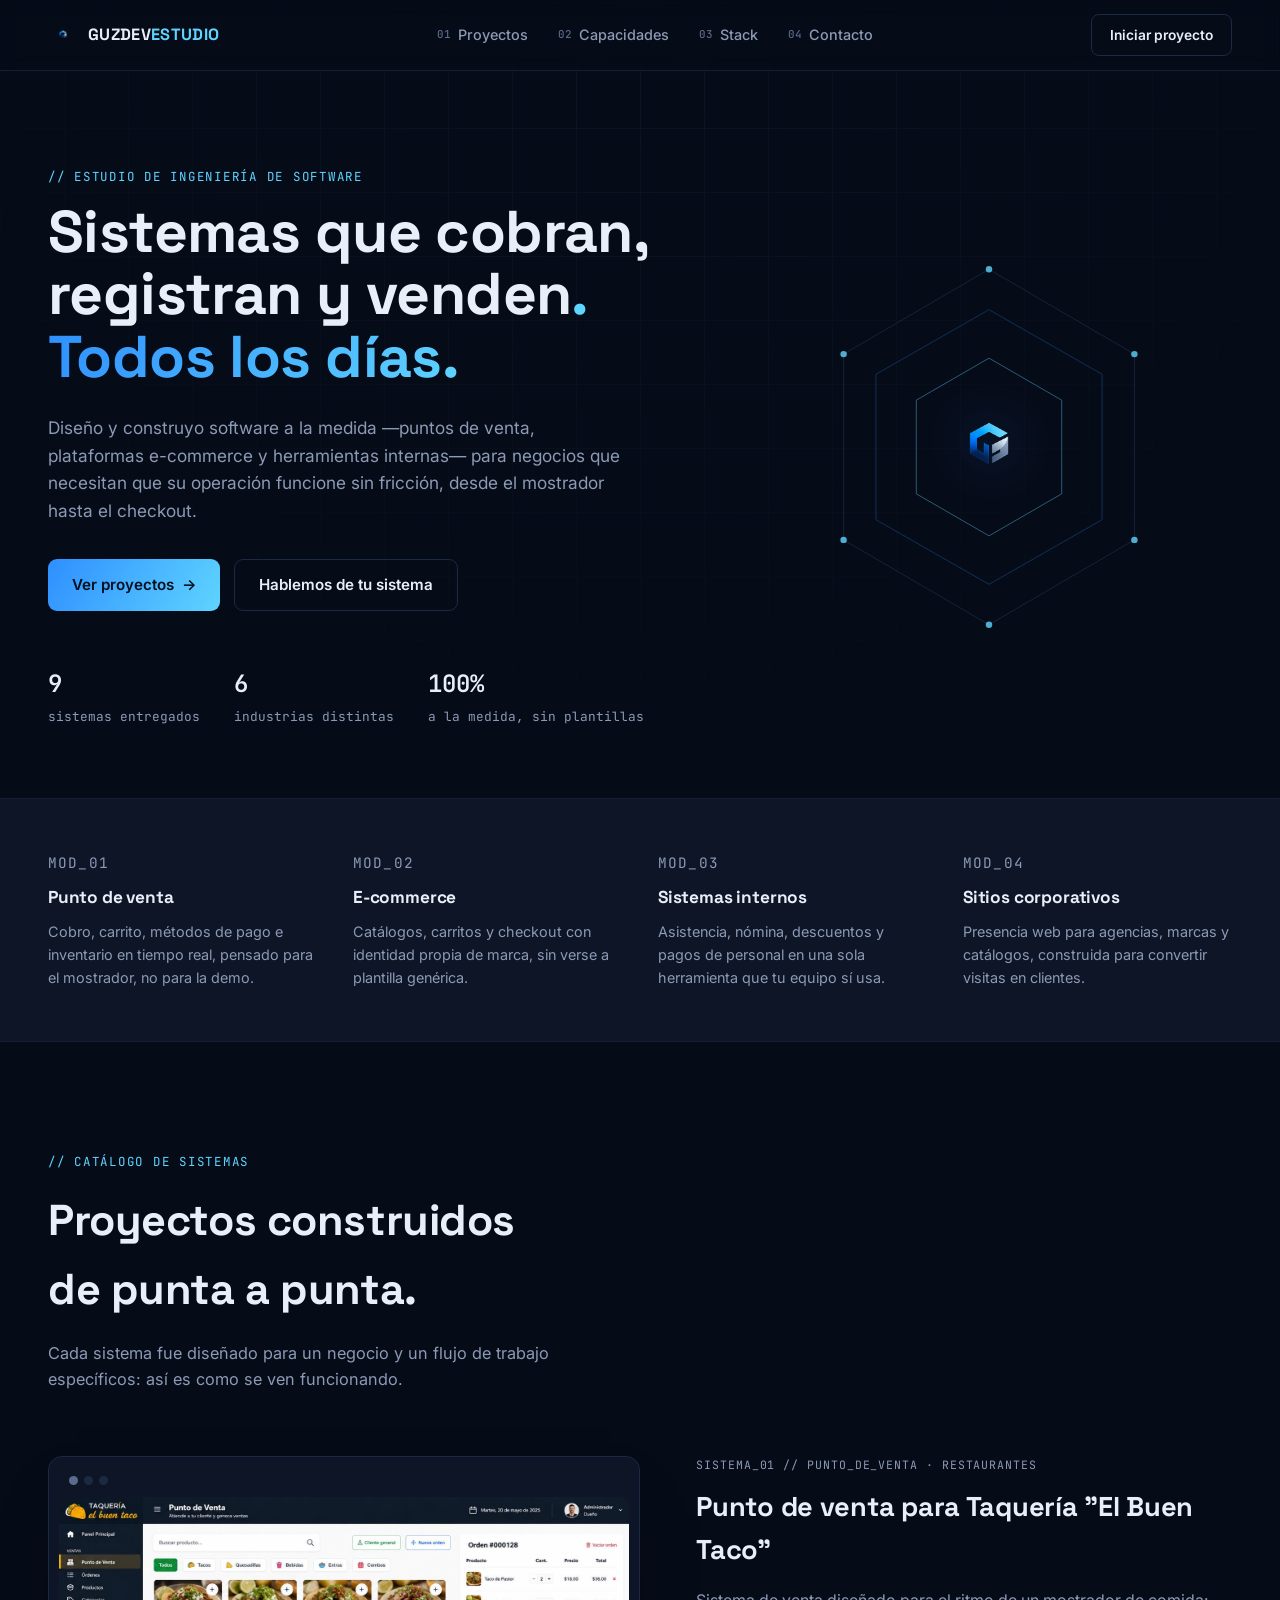
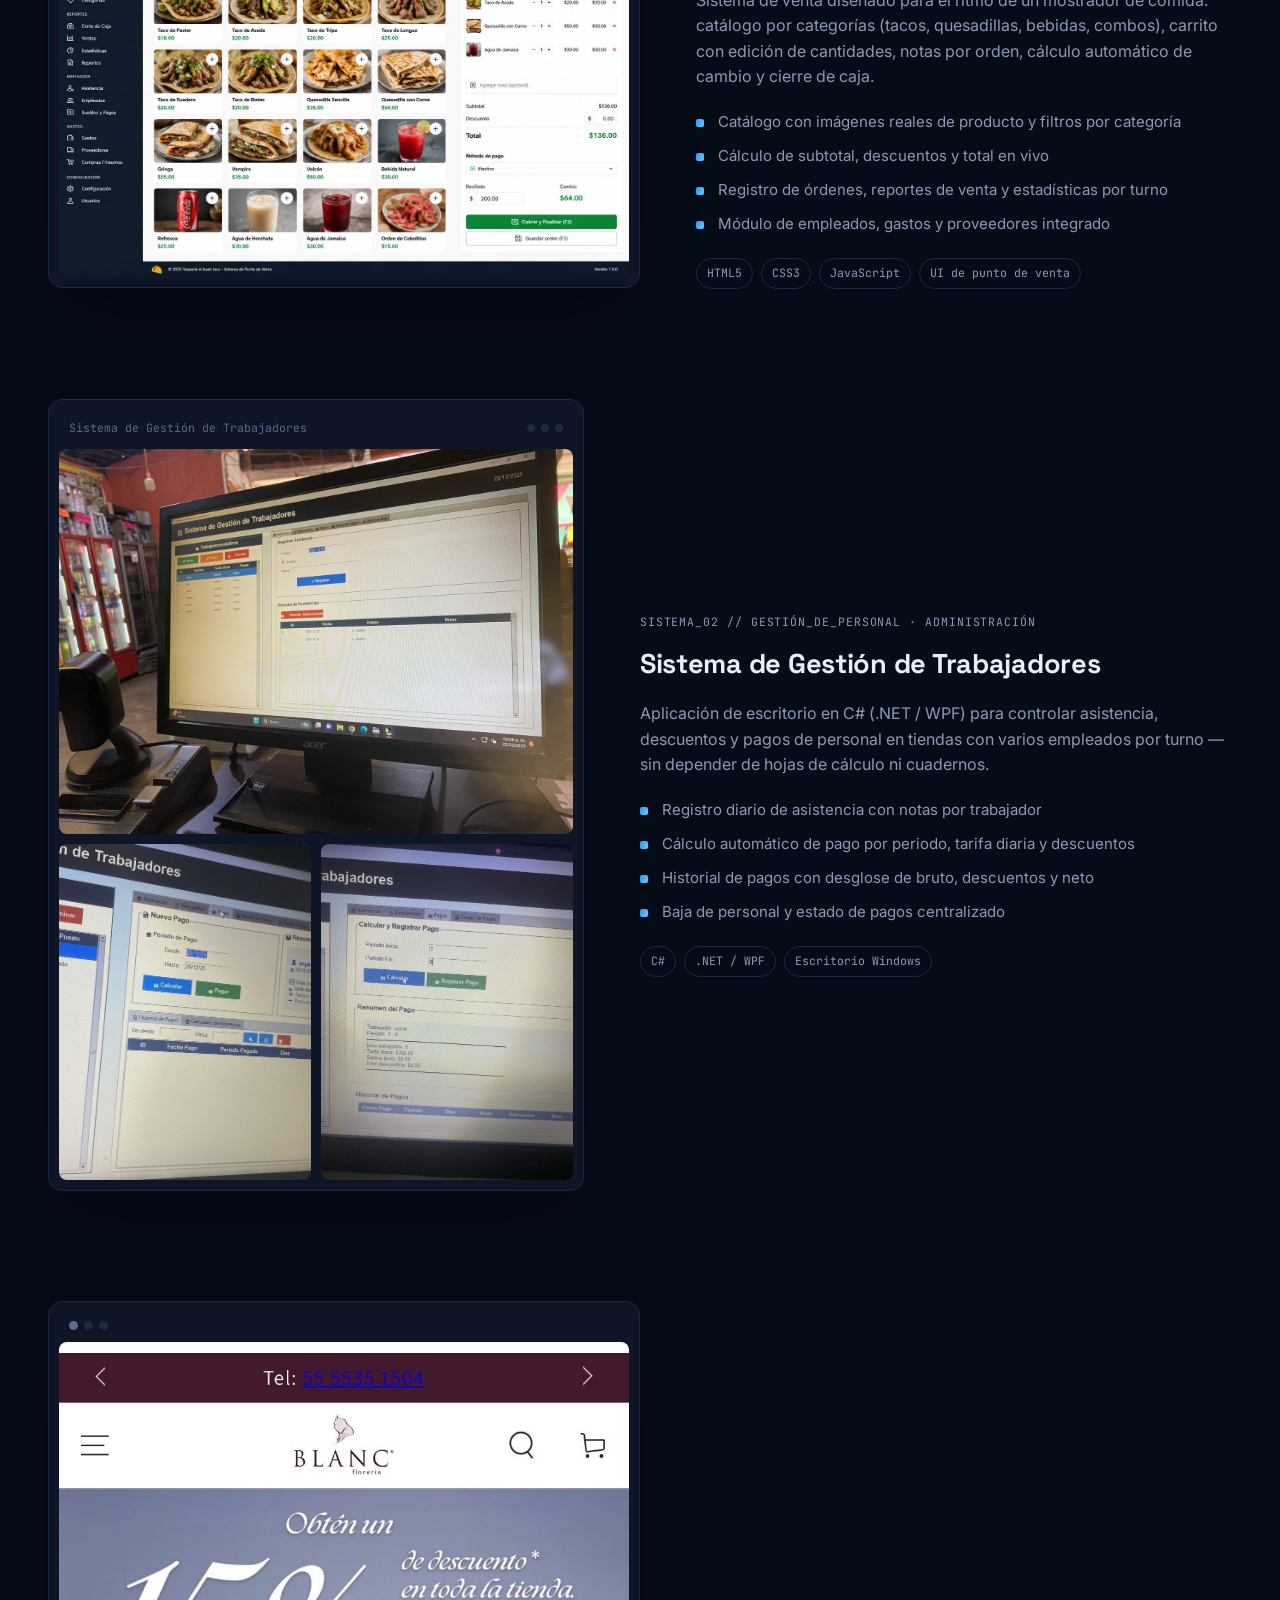
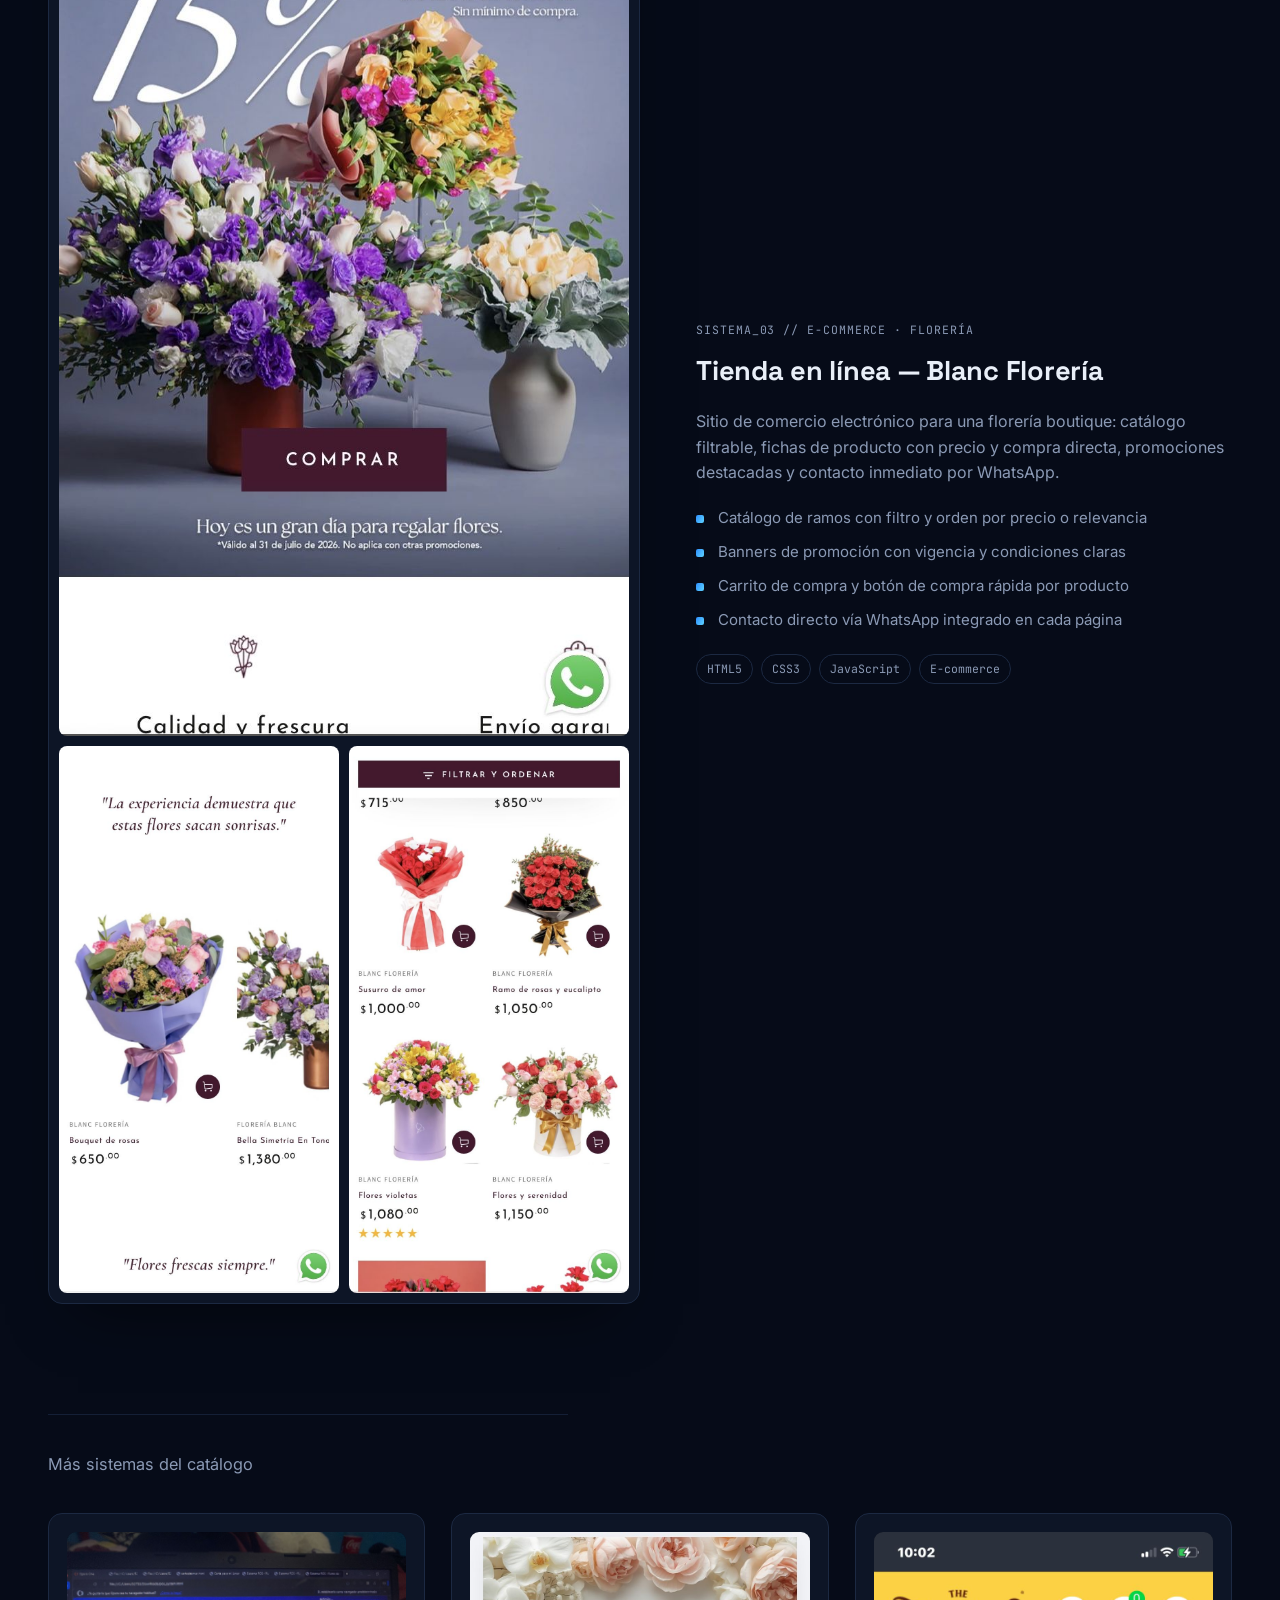
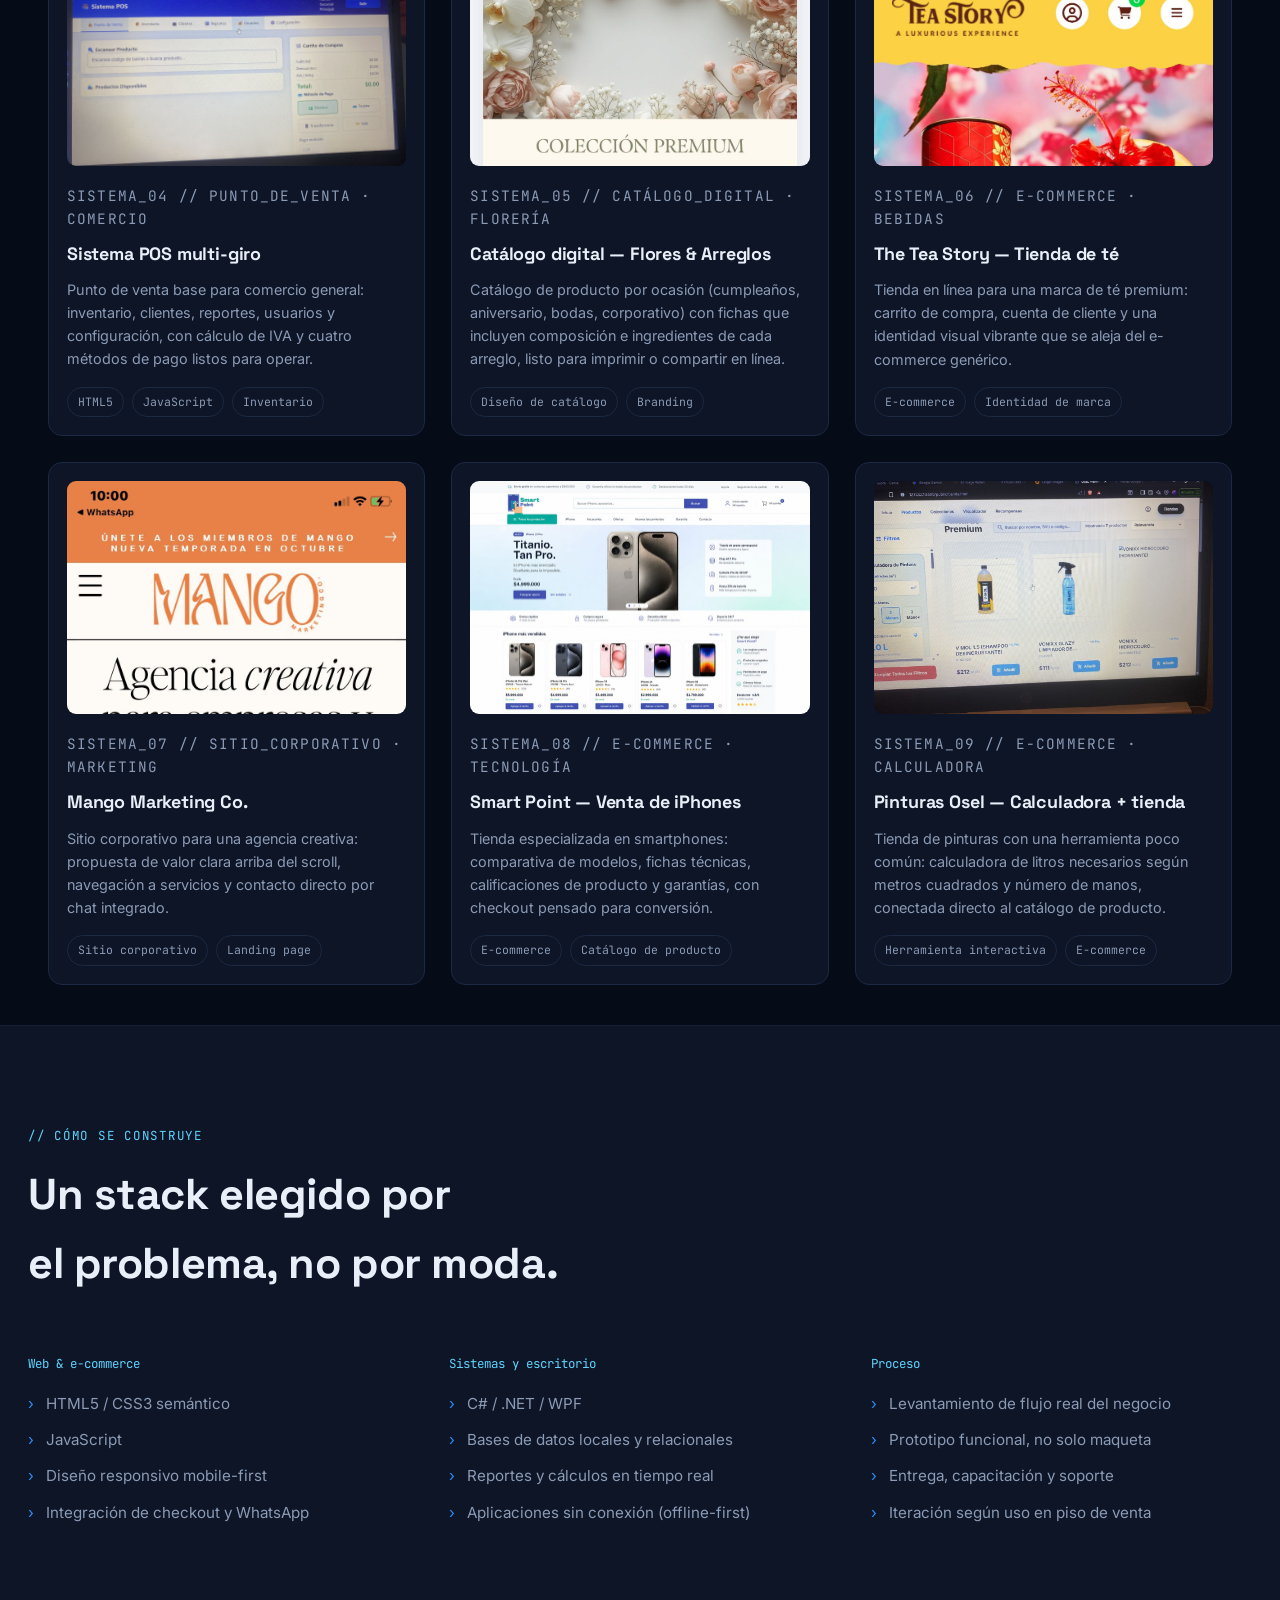
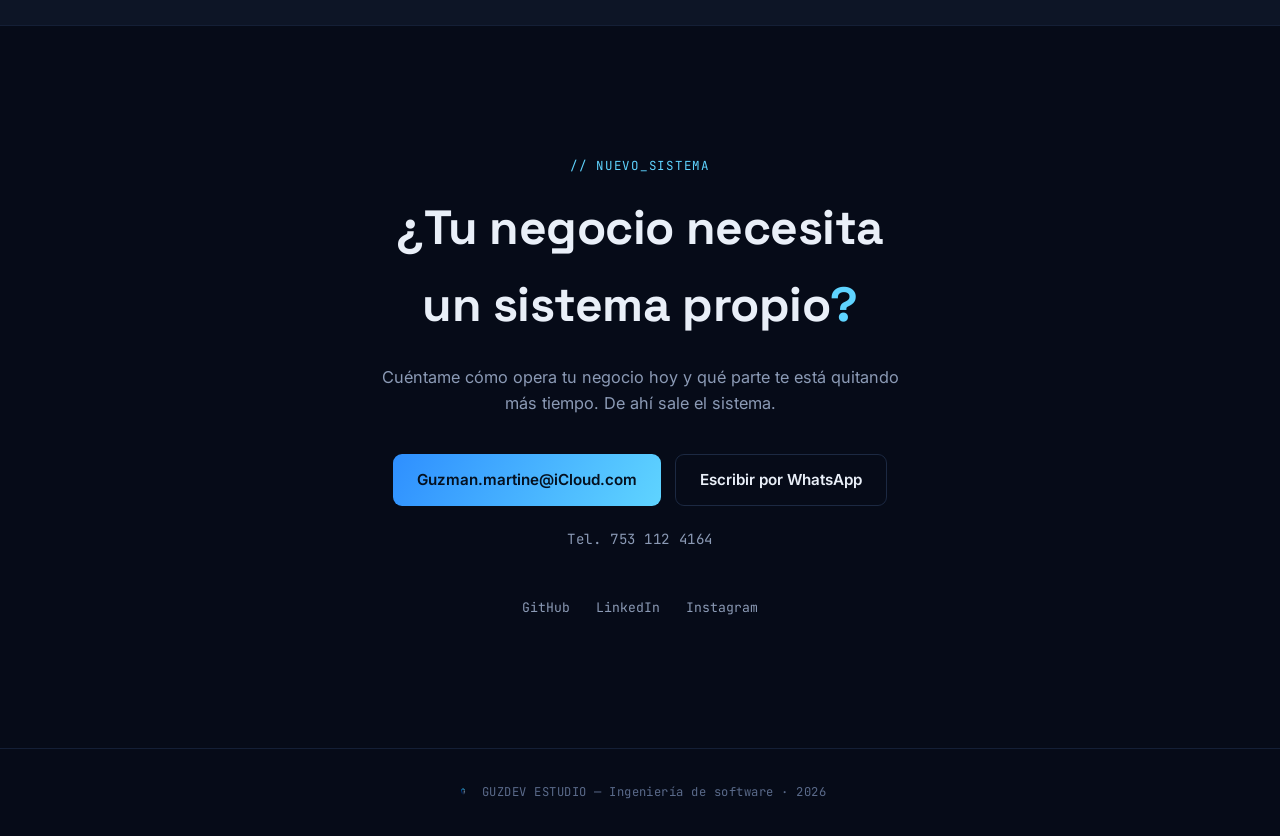
==== index.html @ d6cf95b6 "Add files via upload" ====
<!DOCTYPE html>
<html lang="es">
<head>
<meta charset="UTF-8">
<meta name="viewport" content="width=device-width, initial-scale=1.0">
<title>GuzDev Estudio — Ingeniería de software para negocios reales</title>
<meta name="description" content="GuzDev Estudio construye sistemas de punto de venta, plataformas e-commerce y herramientas internas a la medida. Ingeniería de software aplicada a negocios reales.">
<link rel="icon" type="image/png" href="assets/logo/logo-icon.png">
<link rel="preconnect" href="https://fonts.googleapis.com">
<link rel="preconnect" href="https://fonts.gstatic.com" crossorigin>
<link href="https://fonts.googleapis.com/css2?family=Space+Grotesk:wght@400;500;600;700&family=Inter:wght@400;500;600&family=JetBrains+Mono:wght@400;500;600&display=swap" rel="stylesheet">
<link rel="stylesheet" href="css/style.css">
</head>
<body>

<div class="grid-veil" aria-hidden="true"></div>

<!-- ============ NAV ============ -->
<header class="nav" id="top">
  <div class="nav-inner">
    <a href="#top" class="brand">
      <img src="assets/logo/logo-icon.png" alt="" class="brand-mark">
      <span class="brand-text">GUZDEV<em>ESTUDIO</em></span>
    </a>
    <nav class="nav-links">
      <a href="#proyectos"><span class="idx">01</span>Proyectos</a>
      <a href="#capacidades"><span class="idx">02</span>Capacidades</a>
      <a href="#stack"><span class="idx">03</span>Stack</a>
      <a href="#contacto"><span class="idx">04</span>Contacto</a>
    </nav>
    <a href="#contacto" class="nav-cta">Iniciar proyecto</a>
    <button class="nav-burger" id="navBurger" aria-label="Abrir menú" aria-expanded="false">
      <span></span><span></span><span></span>
    </button>
  </div>
</header>

<!-- ============ HERO ============ -->
<section class="hero">
  <div class="hero-inner">
    <p class="eyebrow mono">// ESTUDIO DE INGENIERÍA DE SOFTWARE</p>
    <h1 class="hero-title">
      Sistemas que cobran,<br>
      registran y venden<span class="dot">.</span><br>
      <span class="grad">Todos los días.</span>
    </h1>
    <p class="hero-sub">
      Diseño y construyo software a la medida —puntos de venta, plataformas
      e-commerce y herramientas internas— para negocios que necesitan que su
      operación funcione sin fricción, desde el mostrador hasta el checkout.
    </p>
    <div class="hero-cta">
      <a href="#proyectos" class="btn btn-primary">Ver proyectos <span>→</span></a>
      <a href="#contacto" class="btn btn-ghost">Hablemos de tu sistema</a>
    </div>
    <div class="hero-meta mono">
      <div><span class="num">9</span>sistemas entregados</div>
      <div><span class="num">6</span>industrias distintas</div>
      <div><span class="num">100%</span>a la medida, sin plantillas</div>
    </div>
  </div>
  <div class="hero-hex" aria-hidden="true">
    <svg viewBox="0 0 520 520" class="hex-svg">
      <polygon class="hex-ring hex-ring-1" points="260,40 440,145 440,375 260,480 80,375 80,145"/>
      <polygon class="hex-ring hex-ring-2" points="260,90 400,170 400,350 260,430 120,350 120,170"/>
      <polygon class="hex-ring hex-ring-3" points="260,150 350,202 350,318 260,370 170,318 170,202"/>
      <g class="hex-nodes">
        <circle cx="260" cy="40" r="4"/><circle cx="440" cy="145" r="4"/>
        <circle cx="440" cy="375" r="4"/><circle cx="260" cy="480" r="4"/>
        <circle cx="80" cy="375" r="4"/><circle cx="80" cy="145" r="4"/>
      </g>
    </svg>
    <img src="assets/logo/logo-icon.png" alt="Marca GuzDev Estudio" class="hex-logo">
  </div>
</section>

<!-- ============ CAPACIDADES STRIP ============ -->
<section class="strip" id="capacidades">
  <div class="strip-inner">
    <div class="strip-item">
      <p class="mono strip-tag">MOD_01</p>
      <h3>Punto de venta</h3>
      <p>Cobro, carrito, métodos de pago e inventario en tiempo real, pensado para el mostrador, no para la demo.</p>
    </div>
    <div class="strip-item">
      <p class="mono strip-tag">MOD_02</p>
      <h3>E-commerce</h3>
      <p>Catálogos, carritos y checkout con identidad propia de marca, sin verse a plantilla genérica.</p>
    </div>
    <div class="strip-item">
      <p class="mono strip-tag">MOD_03</p>
      <h3>Sistemas internos</h3>
      <p>Asistencia, nómina, descuentos y pagos de personal en una sola herramienta que tu equipo sí usa.</p>
    </div>
    <div class="strip-item">
      <p class="mono strip-tag">MOD_04</p>
      <h3>Sitios corporativos</h3>
      <p>Presencia web para agencias, marcas y catálogos, construida para convertir visitas en clientes.</p>
    </div>
  </div>
</section>

<!-- ============ PROYECTOS ============ -->
<section class="projects" id="proyectos">
  <div class="section-head">
    <p class="eyebrow mono">// CATÁLOGO DE SISTEMAS</p>
    <h2>Proyectos construidos<br>de punta a punta.</h2>
    <p class="section-sub">Cada sistema fue diseñado para un negocio y un flujo de trabajo específicos: así es como se ven funcionando.</p>
  </div>

  <!-- Featured 01 -->
  <article class="feature feature-a" id="p-taqueria">
    <div class="feature-media">
      <div class="browser-chrome"><span></span><span></span><span></span></div>
      <img src="assets/projects/taqueria/pos-taqueria.jpg" alt="Punto de venta de Taquería El Buen Taco mostrando el menú de tacos, quesadillas y bebidas junto al carrito de la orden">
    </div>
    <div class="feature-copy">
      <p class="mono strip-tag">SISTEMA_01 // PUNTO_DE_VENTA · RESTAURANTES</p>
      <h3>Punto de venta para Taquería "El Buen Taco"</h3>
      <p>Sistema de venta diseñado para el ritmo de un mostrador de comida: catálogo por categorías (tacos, quesadillas, bebidas, combos), carrito con edición de cantidades, notas por orden, cálculo automático de cambio y cierre de caja.</p>
      <ul class="feature-list">
        <li>Catálogo con imágenes reales de producto y filtros por categoría</li>
        <li>Cálculo de subtotal, descuentos y total en vivo</li>
        <li>Registro de órdenes, reportes de venta y estadísticas por turno</li>
        <li>Módulo de empleados, gastos y proveedores integrado</li>
      </ul>
      <div class="tag-row">
        <span class="tag">HTML5</span><span class="tag">CSS3</span><span class="tag">JavaScript</span><span class="tag">UI de punto de venta</span>
      </div>
    </div>
  </article>

  <!-- Featured 02 -->
  <article class="feature feature-b" id="p-empleados">
    <div class="feature-copy">
      <p class="mono strip-tag">SISTEMA_02 // GESTIÓN_DE_PERSONAL · ADMINISTRACIÓN</p>
      <h3>Sistema de Gestión de Trabajadores</h3>
      <p>Aplicación de escritorio en C# (.NET / WPF) para controlar asistencia, descuentos y pagos de personal en tiendas con varios empleados por turno — sin depender de hojas de cálculo ni cuadernos.</p>
      <ul class="feature-list">
        <li>Registro diario de asistencia con notas por trabajador</li>
        <li>Cálculo automático de pago por periodo, tarifa diaria y descuentos</li>
        <li>Historial de pagos con desglose de bruto, descuentos y neto</li>
        <li>Baja de personal y estado de pagos centralizado</li>
      </ul>
      <div class="tag-row">
        <span class="tag">C#</span><span class="tag">.NET / WPF</span><span class="tag">Escritorio Windows</span>
      </div>
    </div>
    <div class="feature-media feature-media-stack">
      <div class="win-chrome"><span class="win-title">Sistema de Gestión de Trabajadores</span><span class="win-dots"><i></i><i></i><i></i></span></div>
      <img src="assets/projects/empleados/asistencias.jpg" alt="Registro de asistencia de trabajadores en el sistema de gestión de personal">
      <div class="media-pair">
        <img src="assets/projects/empleados/pagos-lista.jpg" alt="Cálculo de nuevo pago para un trabajador">
        <img src="assets/projects/empleados/pagos-detalle.jpg" alt="Resumen de pago con desglose de días trabajados y descuentos">
      </div>
    </div>
  </article>

  <!-- Featured 03 -->
  <article class="feature feature-a" id="p-blanc">
    <div class="feature-media feature-media-stack">
      <div class="browser-chrome"><span></span><span></span><span></span></div>
      <img src="assets/projects/blanc/blanc-home.jpg" alt="Página de inicio de Blanc Florería con promoción de 15% de descuento">
      <div class="media-pair">
        <img src="assets/projects/blanc/blanc-bouquet.jpg" alt="Bouquet de rosas de Blanc Florería con botón de compra rápida">
        <img src="assets/projects/blanc/blanc-catalogo.jpg" alt="Listado de ramos con precios en el catálogo de Blanc Florería">
      </div>
    </div>
    <div class="feature-copy">
      <p class="mono strip-tag">SISTEMA_03 // E-COMMERCE · FLORERÍA</p>
      <h3>Tienda en línea — Blanc Florería</h3>
      <p>Sitio de comercio electrónico para una florería boutique: catálogo filtrable, fichas de producto con precio y compra directa, promociones destacadas y contacto inmediato por WhatsApp.</p>
      <ul class="feature-list">
        <li>Catálogo de ramos con filtro y orden por precio o relevancia</li>
        <li>Banners de promoción con vigencia y condiciones claras</li>
        <li>Carrito de compra y botón de compra rápida por producto</li>
        <li>Contacto directo vía WhatsApp integrado en cada página</li>
      </ul>
      <div class="tag-row">
        <span class="tag">HTML5</span><span class="tag">CSS3</span><span class="tag">JavaScript</span><span class="tag">E-commerce</span>
      </div>
    </div>
  </article>

  <p class="section-sub sub-heading" id="mas-proyectos">Más sistemas del catálogo</p>

  <!-- Compact grid -->
  <div class="grid-cards">

    <article class="card" id="p-pos">
      <div class="card-media">
        <img src="assets/projects/pos/pos-opera.jpg" alt="Sistema POS genérico con carrito de compras, subtotal, IVA y métodos de pago">
      </div>
      <p class="mono strip-tag">SISTEMA_04 // PUNTO_DE_VENTA · COMERCIO</p>
      <h3>Sistema POS multi-giro</h3>
      <p>Punto de venta base para comercio general: inventario, clientes, reportes, usuarios y configuración, con cálculo de IVA y cuatro métodos de pago listos para operar.</p>
      <div class="tag-row"><span class="tag">HTML5</span><span class="tag">JavaScript</span><span class="tag">Inventario</span></div>
    </article>

    <article class="card" id="p-flores">
      <div class="card-media">
        <img src="assets/projects/floresarreglos/catalogo-premium.jpg" alt="Catálogo premium de arreglos florales con ramo eternidad y ramo jardín rosa">
      </div>
      <p class="mono strip-tag">SISTEMA_05 // CATÁLOGO_DIGITAL · FLORERÍA</p>
      <h3>Catálogo digital — Flores &amp; Arreglos</h3>
      <p>Catálogo de producto por ocasión (cumpleaños, aniversario, bodas, corporativo) con fichas que incluyen composición e ingredientes de cada arreglo, listo para imprimir o compartir en línea.</p>
      <div class="tag-row"><span class="tag">Diseño de catálogo</span><span class="tag">Branding</span></div>
    </article>

    <article class="card" id="p-teastory">
      <div class="card-media">
        <img src="assets/projects/teastory/teastory-home.jpg" alt="Tienda en línea The Tea Story con producto de té Hawaiian Hibiscus">
      </div>
      <p class="mono strip-tag">SISTEMA_06 // E-COMMERCE · BEBIDAS</p>
      <h3>The Tea Story — Tienda de té</h3>
      <p>Tienda en línea para una marca de té premium: carrito de compra, cuenta de cliente y una identidad visual vibrante que se aleja del e-commerce genérico.</p>
      <div class="tag-row"><span class="tag">E-commerce</span><span class="tag">Identidad de marca</span></div>
    </article>

    <article class="card" id="p-mango">
      <div class="card-media">
        <img src="assets/projects/mango/mango-home.jpg" alt="Sitio web de la agencia creativa Mango Marketing con sus botones de servicios">
      </div>
      <p class="mono strip-tag">SISTEMA_07 // SITIO_CORPORATIVO · MARKETING</p>
      <h3>Mango Marketing Co.</h3>
      <p>Sitio corporativo para una agencia creativa: propuesta de valor clara arriba del scroll, navegación a servicios y contacto directo por chat integrado.</p>
      <div class="tag-row"><span class="tag">Sitio corporativo</span><span class="tag">Landing page</span></div>
    </article>

    <article class="card" id="p-smartpoint">
      <div class="card-media">
        <img src="assets/projects/smartpoint/smartpoint-home.jpg" alt="Tienda en línea Smart Point de venta de iPhones con banner del iPhone 15 Pro">
      </div>
      <p class="mono strip-tag">SISTEMA_08 // E-COMMERCE · TECNOLOGÍA</p>
      <h3>Smart Point — Venta de iPhones</h3>
      <p>Tienda especializada en smartphones: comparativa de modelos, fichas técnicas, calificaciones de producto y garantías, con checkout pensado para conversión.</p>
      <div class="tag-row"><span class="tag">E-commerce</span><span class="tag">Catálogo de producto</span></div>
    </article>

    <article class="card" id="p-osel">
      <div class="card-media">
        <img src="assets/projects/osel/osel-tienda.jpg" alt="Tienda en línea de Pinturas Osel con calculadora de pintura por metros cuadrados">
      </div>
      <p class="mono strip-tag">SISTEMA_09 // E-COMMERCE · CALCULADORA</p>
      <h3>Pinturas Osel — Calculadora + tienda</h3>
      <p>Tienda de pinturas con una herramienta poco común: calculadora de litros necesarios según metros cuadrados y número de manos, conectada directo al catálogo de producto.</p>
      <div class="tag-row"><span class="tag">Herramienta interactiva</span><span class="tag">E-commerce</span></div>
    </article>

  </div>
</section>

<!-- ============ STACK ============ -->
<section class="stack" id="stack">
  <div class="section-head">
    <p class="eyebrow mono">// CÓMO SE CONSTRUYE</p>
    <h2>Un stack elegido por<br>el problema, no por moda.</h2>
  </div>
  <div class="stack-grid">
    <div class="stack-col">
      <p class="mono stack-label">Web &amp; e-commerce</p>
      <ul>
        <li>HTML5 / CSS3 semántico</li>
        <li>JavaScript</li>
        <li>Diseño responsivo mobile-first</li>
        <li>Integración de checkout y WhatsApp</li>
      </ul>
    </div>
    <div class="stack-col">
      <p class="mono stack-label">Sistemas y escritorio</p>
      <ul>
        <li>C# / .NET / WPF</li>
        <li>Bases de datos locales y relacionales</li>
        <li>Reportes y cálculos en tiempo real</li>
        <li>Aplicaciones sin conexión (offline-first)</li>
      </ul>
    </div>
    <div class="stack-col">
      <p class="mono stack-label">Proceso</p>
      <ul>
        <li>Levantamiento de flujo real del negocio</li>
        <li>Prototipo funcional, no solo maqueta</li>
        <li>Entrega, capacitación y soporte</li>
        <li>Iteración según uso en piso de venta</li>
      </ul>
    </div>
  </div>
</section>

<!-- ============ CONTACTO ============ -->
<section class="contact" id="contacto">
  <div class="contact-inner">
    <p class="eyebrow mono">// NUEVO_SISTEMA</p>
    <h2>¿Tu negocio necesita<br>un sistema propio<span class="dot">?</span></h2>
    <p class="section-sub">Cuéntame cómo opera tu negocio hoy y qué parte te está quitando más tiempo. De ahí sale el sistema.</p>
    <div class="contact-actions">
      <a href="mailto:Guzman.martine@iCloud.com" class="btn btn-primary">Guzman.martine@iCloud.com</a>
      <a href="#" class="btn btn-ghost" id="whatsappLink">Escribir por WhatsApp</a>
    </div>
    <p class="contact-phone mono">Tel. 753 112 4164</p>
    <div class="contact-links mono">
      <a href="#" target="_blank" rel="noopener">GitHub</a>
      <a href="#" target="_blank" rel="noopener">LinkedIn</a>
      <a href="#" target="_blank" rel="noopener">Instagram</a>
    </div>
  </div>
</section>

<footer class="footer">
  <img src="assets/logo/logo-icon.png" alt="" class="footer-mark">
  <p class="mono">GUZDEV ESTUDIO — Ingeniería de software · <span id="year"></span></p>
</footer>

<script src="js/main.js"></script>
</body>
</html>
---- css/style.css ----
/* ============================================
   GUZDEV ESTUDIO — design tokens
   bg-void #060B18 · bg-panel #0D1526 · line #1B2740
   ink #E8EEF7 · ink-dim #8B9AB5
   accent-blue #2E8FFF · accent-cyan #5FD4FF
   type: display Space Grotesk / body Inter / mono JetBrains Mono
   ============================================ */

:root{
  --void:#060B18;
  --panel:#0D1526;
  --panel-2:#101B30;
  --line:#1C2942;
  --line-soft:#141F36;
  --ink:#E9EFF8;
  --ink-dim:#8B9AB5;
  --ink-faint:#5A6A8A;
  --blue:#2E8FFF;
  --cyan:#5FD4FF;
  --grad:linear-gradient(120deg,#2E8FFF,#5FD4FF);
  --radius:14px;
  --maxw:1240px;
}

*,*::before,*::after{box-sizing:border-box;}
html{scroll-behavior:smooth;}
body{
  margin:0;
  background:var(--void);
  color:var(--ink);
  font-family:'Inter',system-ui,sans-serif;
  font-size:16px;
  line-height:1.6;
  -webkit-font-smoothing:antialiased;
}
@media (prefers-reduced-motion: reduce){
  html{scroll-behavior:auto;}
  *{animation-duration:0.001ms !important; animation-iteration-count:1 !important; transition-duration:0.001ms !important;}
}

img{max-width:100%; display:block;}
a{color:inherit; text-decoration:none;}
ul{margin:0; padding:0; list-style:none;}
h1,h2,h3{font-family:'Space Grotesk',sans-serif; margin:0; letter-spacing:-0.01em;}
p{margin:0;}
.mono{font-family:'JetBrains Mono',monospace;}

:focus-visible{
  outline:2px solid var(--cyan);
  outline-offset:3px;
  border-radius:4px;
}

.dot{color:var(--cyan);}
.grad{
  background:var(--grad);
  -webkit-background-clip:text;
  background-clip:text;
  color:transparent;
}

/* ---------- background veil: faint blueprint grid ---------- */
.grid-veil{
  position:fixed; inset:0; z-index:0; pointer-events:none;
  background-image:
    linear-gradient(var(--line-soft) 1px, transparent 1px),
    linear-gradient(90deg, var(--line-soft) 1px, transparent 1px);
  background-size:64px 64px;
  mask-image:radial-gradient(circle at 50% 0%, black, transparent 75%);
  opacity:0.5;
}

.eyebrow{
  color:var(--cyan);
  font-size:0.78rem;
  letter-spacing:0.14em;
  text-transform:uppercase;
  margin-bottom:14px;
}
.section-sub{
  color:var(--ink-dim);
  max-width:52ch;
  font-size:1.02rem;
}
.tag{
  border:1px solid var(--line);
  color:var(--ink-dim);
  font-family:'JetBrains Mono',monospace;
  font-size:0.72rem;
  padding:5px 10px;
  border-radius:100px;
}
.tag-row{display:flex; flex-wrap:wrap; gap:8px; margin-top:22px;}

.btn{
  display:inline-flex; align-items:center; gap:8px;
  padding:13px 24px;
  border-radius:9px;
  font-weight:600;
  font-size:0.95rem;
  transition:transform .15s ease, box-shadow .15s ease, background .15s ease;
}
.btn-primary{
  background:var(--grad);
  color:#04101F;
}
.btn-primary:hover{ transform:translateY(-2px); box-shadow:0 10px 24px -8px rgba(46,143,255,0.55);}
.btn-ghost{
  border:1px solid var(--line);
  color:var(--ink);
}
.btn-ghost:hover{ border-color:var(--blue); background:rgba(46,143,255,0.08); }

/* ================= NAV ================= */
.nav{
  position:sticky; top:0; z-index:50;
  background:rgba(6,11,24,0.82);
  backdrop-filter:blur(10px);
  border-bottom:1px solid var(--line-soft);
}
.nav-inner{
  max-width:var(--maxw); margin:0 auto;
  display:flex; align-items:center; justify-content:space-between;
  padding:14px 28px;
}
.brand{ display:flex; align-items:center; gap:10px; }
.brand-mark{ width:30px; height:30px; object-fit:contain; }
.brand-text{ font-family:'Space Grotesk',sans-serif; font-weight:700; font-size:1.02rem; letter-spacing:0.02em;}
.brand-text em{ font-style:normal; color:var(--cyan); }
.nav-links{ display:flex; gap:30px; }
.nav-links a{
  display:flex; align-items:center; gap:7px;
  color:var(--ink-dim); font-size:0.9rem; font-weight:500;
  transition:color .15s ease;
}
.nav-links a .idx{ font-family:'JetBrains Mono',monospace; font-size:0.68rem; color:var(--ink-faint); }
.nav-links a:hover{ color:var(--ink); }
.nav-cta{
  border:1px solid var(--line);
  padding:9px 18px; border-radius:8px;
  font-size:0.86rem; font-weight:600;
  transition:border-color .15s ease, color .15s ease;
}
.nav-cta:hover{ border-color:var(--cyan); color:var(--cyan); }
.nav-burger{ display:none; }

/* ================= HERO ================= */
.hero{
  position:relative; z-index:1;
  max-width:var(--maxw); margin:0 auto;
  padding:96px 28px 70px;
  display:grid; grid-template-columns:1.15fr 0.85fr;
  align-items:center; gap:40px;
}
.hero-title{
  font-size:clamp(2.4rem, 4.6vw, 3.9rem);
  font-weight:700;
  line-height:1.06;
}
.hero-sub{
  margin-top:26px; max-width:52ch;
  color:var(--ink-dim); font-size:1.08rem;
}
.hero-cta{ display:flex; gap:14px; margin-top:34px; flex-wrap:wrap; }
.hero-meta{
  display:flex; gap:34px; margin-top:54px;
  flex-wrap:wrap;
}
.hero-meta div{ color:var(--ink-dim); font-size:0.8rem; display:flex; flex-direction:column; gap:4px;}
.hero-meta .num{ color:var(--ink); font-size:1.5rem; font-weight:600; }

.hero-hex{ position:relative; display:flex; align-items:center; justify-content:center; }
.hex-svg{ width:100%; max-width:420px; }
.hex-ring{
  fill:none; stroke:var(--line);
  stroke-width:1;
}
.hex-ring-1{ stroke:var(--line); animation:spin 60s linear infinite; transform-origin:260px 260px; }
.hex-ring-2{ stroke:rgba(46,143,255,0.35); animation:spin-rev 46s linear infinite; transform-origin:260px 260px; }
.hex-ring-3{ stroke:rgba(95,212,255,0.5); animation:spin 34s linear infinite; transform-origin:260px 260px; }
.hex-nodes circle{ fill:var(--cyan); opacity:0.8; }
@keyframes spin{ to{ transform:rotate(360deg); } }
@keyframes spin-rev{ to{ transform:rotate(-360deg); } }
.hex-logo{
  position:absolute; width:34%;
  filter:drop-shadow(0 0 30px rgba(46,143,255,0.45));
}

/* ================= STRIP ================= */
.strip{
  position:relative; z-index:1;
  border-top:1px solid var(--line-soft);
  border-bottom:1px solid var(--line-soft);
  background:var(--panel);
}
.strip-inner{
  max-width:var(--maxw); margin:0 auto;
  padding:52px 28px;
  display:grid; grid-template-columns:repeat(4,1fr);
  gap:36px;
}
.strip-tag{ color:var(--blue); font-size:0.72rem; letter-spacing:0.08em; margin-bottom:10px; }
.strip-item h3{ font-size:1.08rem; margin-bottom:8px; }
.strip-item p{ color:var(--ink-dim); font-size:0.9rem; }

/* ================= PROJECTS ================= */
.projects{ position:relative; z-index:1; max-width:var(--maxw); margin:0 auto; padding:110px 28px 40px; }
.section-head{ max-width:640px; margin-bottom:64px; }
.section-head h2{ font-size:clamp(1.9rem,3.4vw,2.7rem); margin-bottom:16px; }
.sub-heading{ margin:100px 0 36px; padding-top:36px; border-top:1px solid var(--line-soft); }

.feature{
  display:grid; grid-template-columns:1.05fr 0.95fr; gap:56px;
  align-items:center;
  margin-bottom:110px;
}
.feature-b{ direction:rtl; }
.feature-b > *{ direction:ltr; }

.feature-copy h3{ font-size:1.7rem; margin:8px 0 16px; }
.feature-copy p{ color:var(--ink-dim); }
.feature-list{ margin-top:20px; display:flex; flex-direction:column; gap:10px; }
.feature-list li{
  position:relative; padding-left:22px;
  color:var(--ink-dim); font-size:0.94rem;
}
.feature-list li::before{
  content:""; position:absolute; left:0; top:9px;
  width:8px; height:8px; border-radius:2px;
  background:var(--grad);
}

.feature-media{
  background:var(--panel);
  border:1px solid var(--line);
  border-radius:var(--radius);
  padding:10px;
  box-shadow:0 30px 60px -30px rgba(0,0,0,0.6);
}
.feature-media img{ border-radius:8px; width:100%; }
.feature-media-stack .media-pair{
  display:grid; grid-template-columns:1fr 1fr; gap:10px; margin-top:10px;
}
.feature-media-stack .media-pair img{ height:100%; object-fit:cover; }

.browser-chrome, .win-chrome{
  display:flex; align-items:center; gap:6px;
  padding:9px 10px 12px;
}
.browser-chrome span{
  width:9px; height:9px; border-radius:50%; background:var(--line);
}
.browser-chrome span:nth-child(1){ background:#5B6B8C; }
.win-chrome{ justify-content:space-between; }
.win-title{ font-family:'JetBrains Mono',monospace; font-size:0.72rem; color:var(--ink-faint); }
.win-dots{ display:flex; gap:6px; }
.win-dots i{ width:8px; height:8px; border-radius:50%; background:var(--line); display:block; }

.grid-cards{
  display:grid; grid-template-columns:repeat(3,1fr); gap:26px;
}
.card{
  background:var(--panel);
  border:1px solid var(--line);
  border-radius:var(--radius);
  padding:18px;
  transition:transform .18s ease, border-color .18s ease;
}
.card:hover{ transform:translateY(-5px); border-color:var(--blue); }
.card-media{
  border-radius:9px; overflow:hidden; margin-bottom:18px;
  aspect-ratio:16/11;
  background:var(--void);
}
.card-media img{ width:100%; height:100%; object-fit:cover; object-position:top; }
.card h3{ font-size:1.12rem; margin:6px 0 10px; }
.card p{ color:var(--ink-dim); font-size:0.9rem; }
.card .tag-row{ margin-top:16px; }

/* ================= STACK ================= */
.stack{
  position:relative; z-index:1;
  background:var(--panel);
  border-top:1px solid var(--line-soft);
  border-bottom:1px solid var(--line-soft);
  padding:100px 28px;
}
.stack .section-head{ max-width:var(--maxw); margin:0 auto 56px; }
.stack-grid{
  max-width:var(--maxw); margin:0 auto;
  display:grid; grid-template-columns:repeat(3,1fr); gap:40px;
}
.stack-label{ color:var(--cyan); font-size:0.78rem; margin-bottom:18px; }
.stack-col ul{ display:flex; flex-direction:column; gap:12px; }
.stack-col li{
  color:var(--ink-dim); font-size:0.95rem; padding-left:18px; position:relative;
}
.stack-col li::before{
  content:"›"; position:absolute; left:0; color:var(--blue);
}

/* ================= CONTACT ================= */
.contact{ position:relative; z-index:1; padding:130px 28px; text-align:center; }
.contact-inner{ max-width:640px; margin:0 auto; }
.contact-inner h2{ font-size:clamp(2rem,4vw,3rem); margin:8px 0 20px; }
.contact-inner .section-sub{ margin:0 auto; }
.contact-actions{ display:flex; justify-content:center; gap:14px; margin-top:38px; flex-wrap:wrap; }
.contact-phone{ color:var(--ink-dim); font-size:0.88rem; margin-top:22px; letter-spacing:0.04em; }
.contact-links{ display:flex; justify-content:center; gap:26px; margin-top:46px; }
.contact-links a{ color:var(--ink-dim); font-size:0.82rem; }
.contact-links a:hover{ color:var(--cyan); }

/* ================= FOOTER ================= */
.footer{
  position:relative; z-index:1;
  display:flex; align-items:center; justify-content:center; gap:10px;
  padding:34px 28px;
  border-top:1px solid var(--line-soft);
}
.footer-mark{ width:18px; height:18px; opacity:0.6; }
.footer p{ color:var(--ink-faint); font-size:0.76rem; letter-spacing:0.04em; }

/* ================= RESPONSIVE ================= */
@media (max-width:980px){
  .nav-links{ display:none; }
  .nav-burger{ display:none; }
  .hero{ grid-template-columns:1fr; padding-top:64px; }
  .hero-hex{ order:-1; }
  .hex-svg{ max-width:280px; }
  .strip-inner{ grid-template-columns:repeat(2,1fr); }
  .feature, .feature-b{ grid-template-columns:1fr; direction:ltr; }
  .grid-cards{ grid-template-columns:repeat(2,1fr); }
  .stack-grid{ grid-template-columns:1fr; gap:44px; }
}
@media (max-width:600px){
  .nav-cta{ display:none; }
  .strip-inner{ grid-template-columns:1fr; }
  .grid-cards{ grid-template-columns:1fr; }
  .hero-meta{ gap:24px; }
  .feature-media-stack .media-pair{ grid-template-columns:1fr; }
}
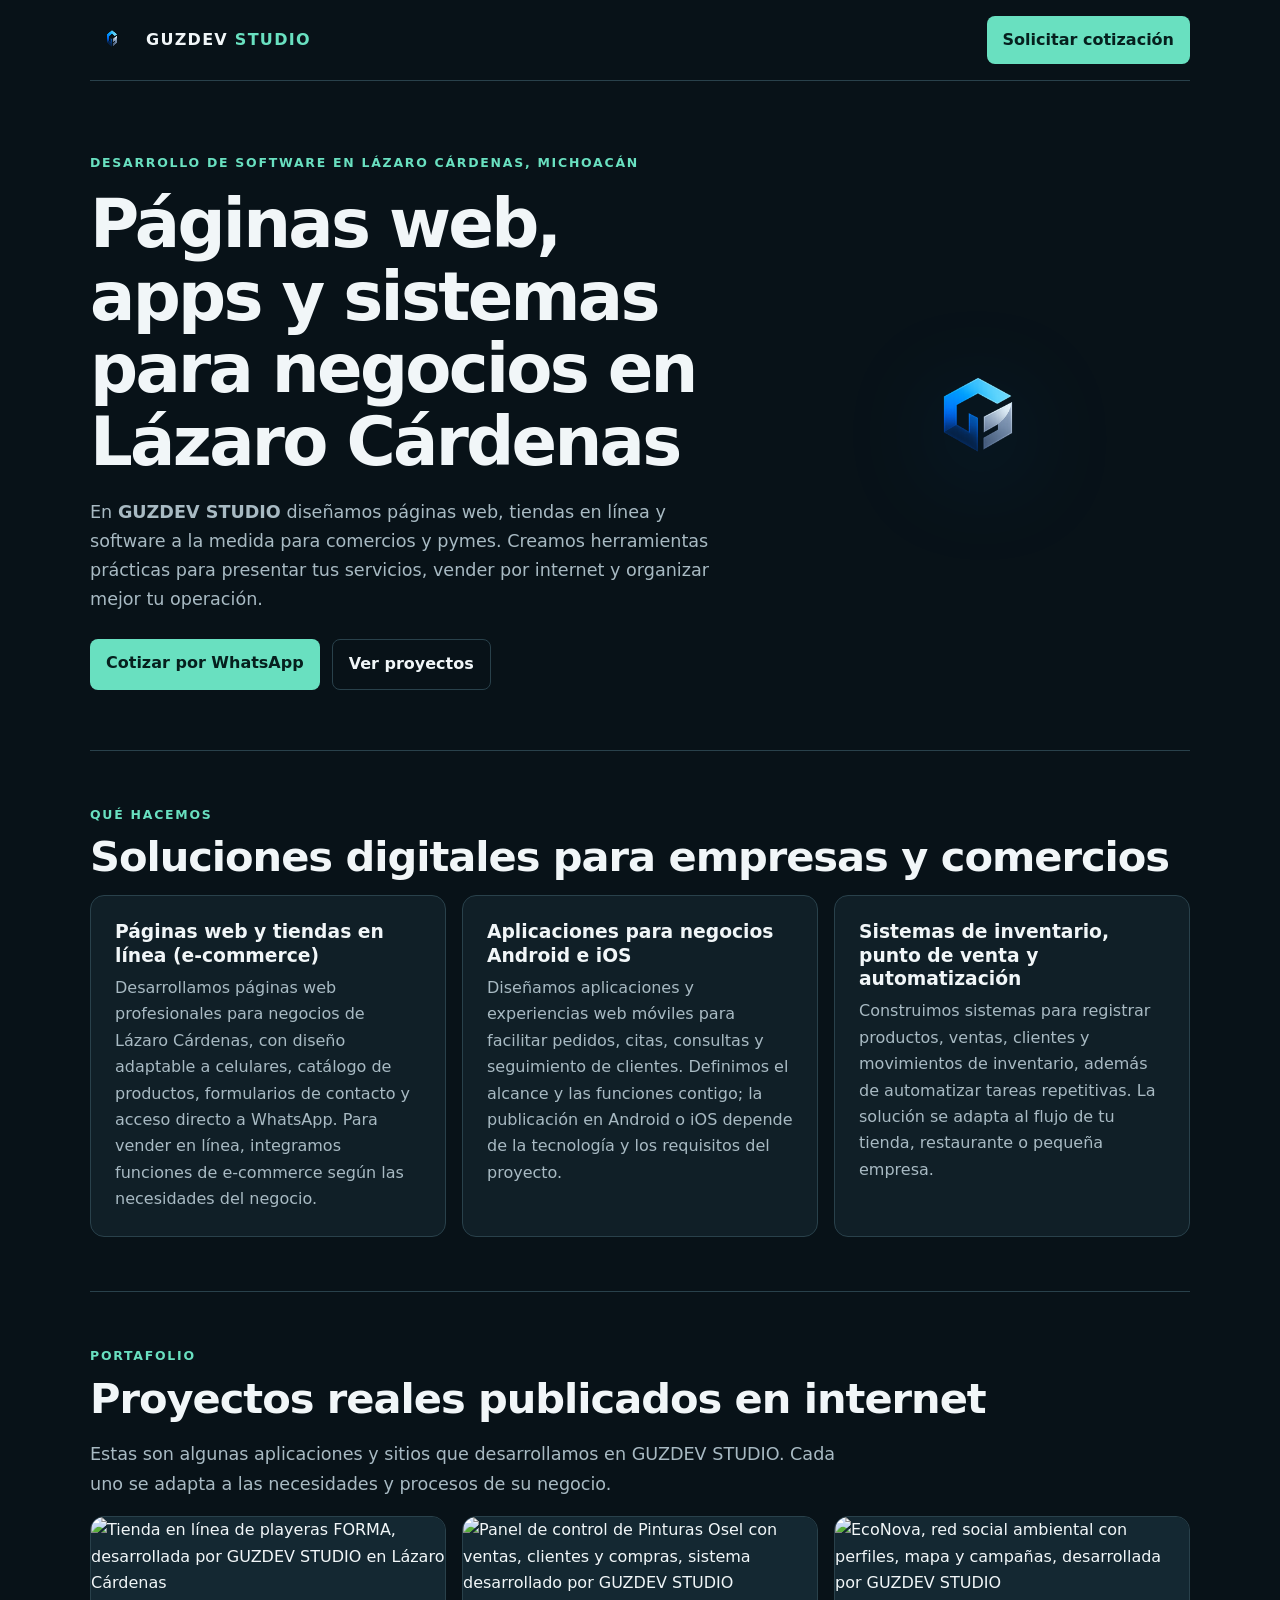
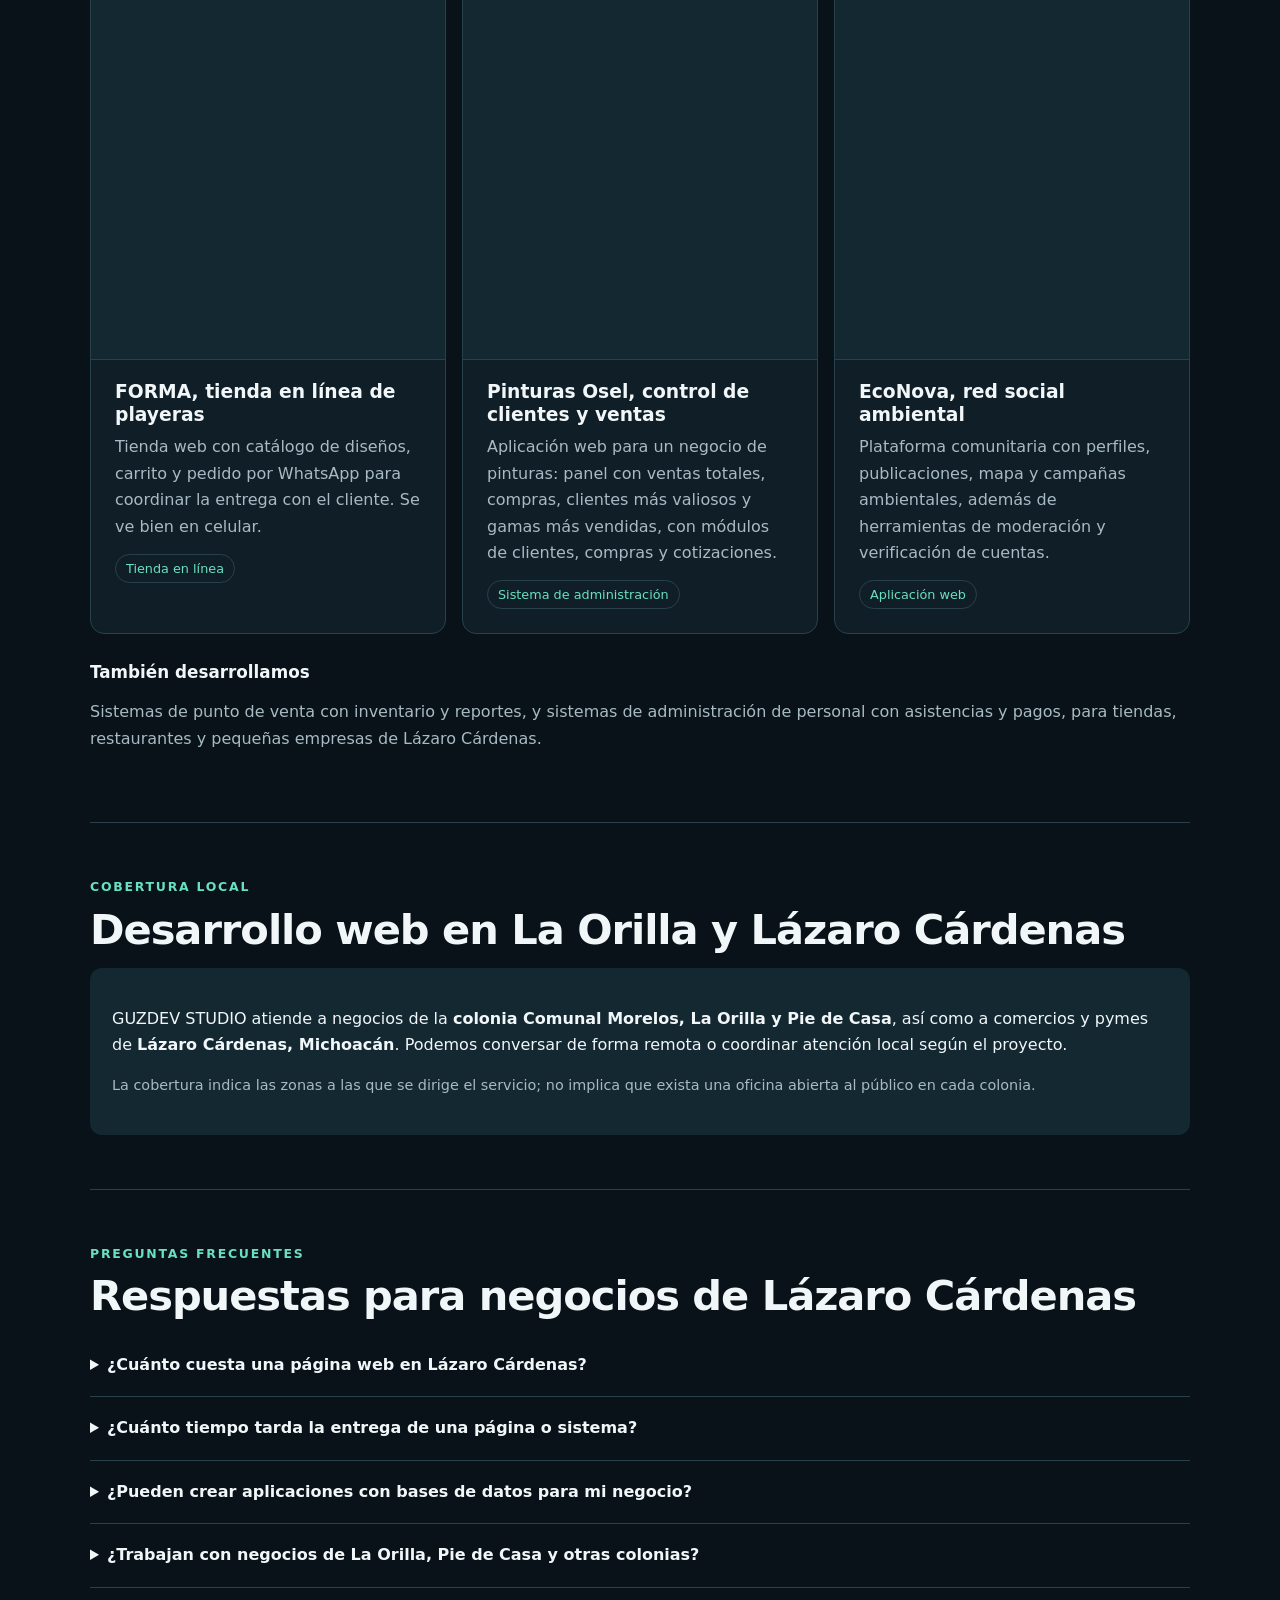
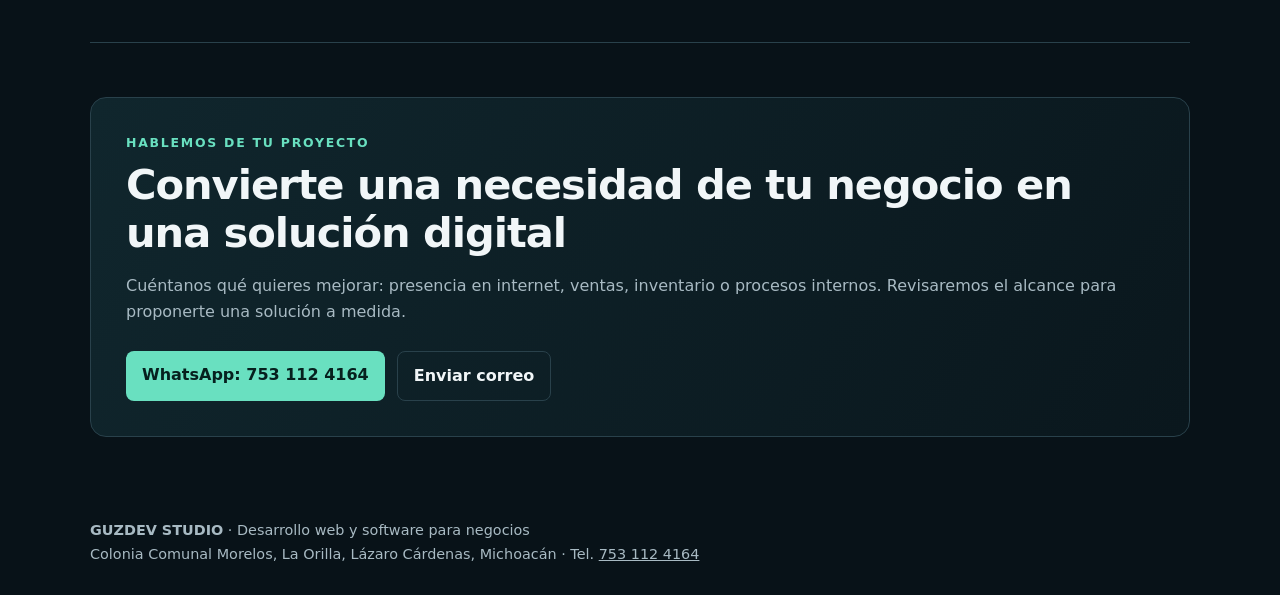
==== commit 13187c14: "Add files via upload" ====
--- a/index.html
+++ b/index.html
@@ -1,316 +1,255 @@
 <!DOCTYPE html>
-<html lang="es">
+<html lang="es-MX">
 <head>
 <meta charset="UTF-8">
-<meta name="viewport" content="width=device-width, initial-scale=1.0">
-<title>GuzDev Estudio — Ingeniería de software para negocios reales</title>
-<meta name="description" content="GuzDev Estudio construye sistemas de punto de venta, plataformas e-commerce y herramientas internas a la medida. Ingeniería de software aplicada a negocios reales.">
-<link rel="icon" type="image/png" href="assets/logo/logo-icon.png">
-<link rel="preconnect" href="https://fonts.googleapis.com">
-<link rel="preconnect" href="https://fonts.gstatic.com" crossorigin>
-<link href="https://fonts.googleapis.com/css2?family=Space+Grotesk:wght@400;500;600;700&family=Inter:wght@400;500;600&family=JetBrains+Mono:wght@400;500;600&display=swap" rel="stylesheet">
-<link rel="stylesheet" href="css/style.css">
+<meta name="viewport" content="width=device-width, initial-scale=1">
+<title>Desarrollo web, apps y sistemas en Lázaro Cárdenas, Michoacán | GUZDEV STUDIO</title>
+<meta name="description" content="GUZDEV STUDIO crea páginas web, tiendas en línea, apps y sistemas de inventario y punto de venta para negocios en Lázaro Cárdenas, Michoacán. Cotiza por WhatsApp.">
+<meta name="robots" content="index,follow,max-image-preview:large">
+<meta name="geo.region" content="MX-MIC">
+<meta name="geo.placename" content="Lázaro Cárdenas, Michoacán">
+<link rel="canonical" href="https://guzman181716-eng.github.io/portafolio-guzdev/">
+<link rel="icon" type="image/png" sizes="48x48" href="assets/logo/favicon-48.png">
+<link rel="icon" type="image/png" sizes="192x192" href="assets/logo/favicon-192.png">
+<link rel="apple-touch-icon" href="assets/logo/favicon-192.png">
+<meta property="og:type" content="website">
+<meta property="og:locale" content="es_MX">
+<meta property="og:site_name" content="GUZDEV STUDIO">
+<meta property="og:title" content="Desarrollo web, apps y sistemas en Lázaro Cárdenas | GUZDEV STUDIO">
+<meta property="og:description" content="Páginas web, tiendas en línea, apps y sistemas hechos a la medida para negocios de Lázaro Cárdenas, Michoacán.">
+<meta property="og:url" content="https://guzman181716-eng.github.io/portafolio-guzdev/">
+<meta property="og:image" content="https://guzman181716-eng.github.io/portafolio-guzdev/assets/logo/og-image.png">
+<meta property="og:image:width" content="1200">
+<meta property="og:image:height" content="630">
+<meta property="og:image:alt" content="Logotipo de GUZDEV STUDIO, desarrollo web en Lázaro Cárdenas">
+<meta name="twitter:card" content="summary_large_image">
+<meta name="twitter:title" content="Desarrollo web, apps y sistemas en Lázaro Cárdenas | GUZDEV STUDIO">
+<meta name="twitter:description" content="Páginas web, tiendas en línea, apps y sistemas para negocios de Lázaro Cárdenas, Michoacán.">
+<meta name="twitter:image" content="https://guzman181716-eng.github.io/portafolio-guzdev/assets/logo/og-image.png">
+<meta name="theme-color" content="#0d3c43">
+<script type="application/ld+json">
+{
+  "@context": "https://schema.org",
+  "@type": "ProfessionalService",
+  "@id": "https://guzman181716-eng.github.io/portafolio-guzdev/#business",
+  "name": "GUZDEV STUDIO",
+  "alternateName": "GUZDEV",
+  "url": "https://guzman181716-eng.github.io/portafolio-guzdev/",
+  "logo": "https://guzman181716-eng.github.io/portafolio-guzdev/assets/logo/logo-icon.png",
+  "image": "https://guzman181716-eng.github.io/portafolio-guzdev/assets/logo/og-image.png",
+  "telephone": "+52 753 112 4164",
+  "email": "guzman.martine@icloud.com",
+  "description": "Estudio de desarrollo web y software en Lázaro Cárdenas, Michoacán: páginas web autogestionables, tiendas en línea, aplicaciones, sistemas de inventario y punto de venta para comercios y pymes.",
+  "address": {
+    "@type": "PostalAddress",
+    "streetAddress": "Colonia Comunal Morelos, La Orilla",
+    "addressLocality": "Lázaro Cárdenas",
+    "addressRegion": "Michoacán",
+    "addressCountry": "MX"
+  },
+  "areaServed": [
+    {"@type": "City", "name": "Lázaro Cárdenas", "containedInPlace": {"@type": "State", "name": "Michoacán"}},
+    {"@type": "Place", "name": "Colonia Comunal Morelos, La Orilla, Lázaro Cárdenas, Michoacán"},
+    {"@type": "Place", "name": "Pie de Casa, Lázaro Cárdenas, Michoacán"}
+  ],
+  "knowsAbout": [
+    "Desarrollo de páginas web",
+    "Tiendas en línea y comercio electrónico",
+    "Aplicaciones móviles Android e iOS",
+    "Sistemas de inventario y punto de venta",
+    "Automatización de procesos comerciales"
+  ],
+  "hasOfferCatalog": {
+    "@type": "OfferCatalog",
+    "name": "Servicios de GUZDEV STUDIO",
+    "itemListElement": [
+      {"@type": "Offer", "itemOffered": {"@type": "Service", "name": "Páginas web y tiendas en línea en Lázaro Cárdenas"}},
+      {"@type": "Offer", "itemOffered": {"@type": "Service", "name": "Aplicaciones para negocios Android e iOS"}},
+      {"@type": "Offer", "itemOffered": {"@type": "Service", "name": "Sistemas de inventario, punto de venta y automatización comercial"}}
+    ]
+  }
+}
+</script>
+<style>
+:root{--bg:#081218;--panel:#101f27;--panel2:#142832;--text:#f1f6f8;--muted:#a8bac3;--line:#29414b;--accent:#69e0c0;--blue:#7bc6ff}
+*{box-sizing:border-box}
+html{scroll-behavior:smooth}
+body{margin:0;background:var(--bg);color:var(--text);font-family:Inter,system-ui,-apple-system,"Segoe UI",sans-serif;line-height:1.65}
+a{color:inherit}
+a:focus-visible,summary:focus-visible{outline:3px solid var(--blue);outline-offset:3px;border-radius:6px}
+.wrap{width:min(1100px,92%);margin:auto}
+.nav{display:flex;align-items:center;justify-content:space-between;padding:16px 0;border-bottom:1px solid var(--line)}
+.brand{display:flex;align-items:center;gap:12px;font-weight:800;letter-spacing:.08em;text-decoration:none}
+.brand img{width:44px;height:44px;display:block}
+.brand span{color:var(--accent)}
+.nav a.cta,.button{background:var(--accent);color:#06201e;text-decoration:none;font-weight:800;border-radius:8px;padding:11px 16px;display:inline-block}
+.hero{display:grid;grid-template-columns:minmax(0,1.5fr) minmax(0,1fr);gap:40px;align-items:center;padding:72px 0 60px;border:0}
+.eyebrow{color:var(--accent);font-size:.78rem;font-weight:800;letter-spacing:.14em;text-transform:uppercase}
+.hero h1{font-size:clamp(2.2rem,5.4vw,4.2rem);line-height:1.08;letter-spacing:-.04em;margin:14px 0 20px}
+.hero p,.lead{font-size:1.1rem;color:var(--muted);max-width:760px}
+.emblem{display:flex;justify-content:center}
+.emblem img{width:min(320px,70%);height:auto;filter:drop-shadow(0 24px 50px rgba(0,140,255,.25))}
+.actions{display:flex;gap:12px;flex-wrap:wrap;margin-top:25px}
+.button.secondary{background:transparent;border:1px solid var(--line);color:var(--text)}
+section{padding:54px 0;border-top:1px solid var(--line)}
+h2{font-size:clamp(1.7rem,4vw,2.6rem);line-height:1.15;letter-spacing:-.025em;margin:8px 0 14px}
+h3{line-height:1.25;margin:0 0 8px}
+.grid{display:grid;grid-template-columns:repeat(3,minmax(0,1fr));gap:16px}
+.card{background:var(--panel);border:1px solid var(--line);padding:24px;border-radius:14px}
+.card p,.muted{color:var(--muted)}
+.card p{margin:0}
+.project{padding:0;overflow:hidden;display:flex;flex-direction:column}
+.project figure{margin:0;background:var(--panel2);border-bottom:1px solid var(--line);aspect-ratio:4/5;overflow:hidden}
+.project img{width:100%;height:100%;object-fit:cover;object-position:top;display:block}
+.project .body{padding:20px 24px 24px}
+.tag{display:inline-block;margin-top:14px;font-size:.8rem;color:var(--accent);border:1px solid var(--line);border-radius:999px;padding:3px 10px}
+.more{margin-top:28px}
+.more h3{font-size:1.05rem}
+.area{background:var(--panel2);padding:22px;border-radius:12px}
+.faq details{border-bottom:1px solid var(--line);padding:18px 0}
+.faq summary{cursor:pointer;font-weight:750}
+.faq p{margin:10px 0 0;color:var(--muted)}
+.contact{background:linear-gradient(120deg,#10262d,#0a171d);padding:35px;border:1px solid var(--line);border-radius:16px}
+.small{font-size:.9rem;color:var(--muted)}
+footer{padding:28px 0;color:var(--muted);font-size:.9rem}
+footer address{font-style:normal}
+@media(max-width:860px){.hero{grid-template-columns:1fr;padding-top:44px}.emblem{order:-1;justify-content:flex-start}.emblem img{width:120px}}
+@media(max-width:760px){.grid{grid-template-columns:1fr}.nav{gap:14px}.nav .cta{font-size:.82rem}.brand img{width:38px;height:38px}}
+@media(prefers-reduced-motion:reduce){html{scroll-behavior:auto}}
+</style>
 </head>
 <body>
-
-<div class="grid-veil" aria-hidden="true"></div>
-
-<!-- ============ NAV ============ -->
-<header class="nav" id="top">
-  <div class="nav-inner">
-    <a href="#top" class="brand">
-      <img src="assets/logo/logo-icon.png" alt="" class="brand-mark">
-      <span class="brand-text">GUZDEV<em>ESTUDIO</em></span>
-    </a>
-    <nav class="nav-links">
-      <a href="#proyectos"><span class="idx">01</span>Proyectos</a>
-      <a href="#capacidades"><span class="idx">02</span>Capacidades</a>
-      <a href="#stack"><span class="idx">03</span>Stack</a>
-      <a href="#contacto"><span class="idx">04</span>Contacto</a>
-    </nav>
-    <a href="#contacto" class="nav-cta">Iniciar proyecto</a>
-    <button class="nav-burger" id="navBurger" aria-label="Abrir menú" aria-expanded="false">
-      <span></span><span></span><span></span>
-    </button>
-  </div>
+<header class="wrap nav">
+  <a class="brand" href="#inicio" aria-label="GUZDEV STUDIO, inicio">
+    <img src="assets/logo/logo-icon.png" width="44" height="44" alt="Logotipo de GUZDEV STUDIO">
+    <div>GUZDEV <span>STUDIO</span></div>
+  </a>
+  <a class="cta" href="#contacto">Solicitar cotización</a>
 </header>
-
-<!-- ============ HERO ============ -->
-<section class="hero">
-  <div class="hero-inner">
-    <p class="eyebrow mono">// ESTUDIO DE INGENIERÍA DE SOFTWARE</p>
-    <h1 class="hero-title">
-      Sistemas que cobran,<br>
-      registran y venden<span class="dot">.</span><br>
-      <span class="grad">Todos los días.</span>
-    </h1>
-    <p class="hero-sub">
-      Diseño y construyo software a la medida —puntos de venta, plataformas
-      e-commerce y herramientas internas— para negocios que necesitan que su
-      operación funcione sin fricción, desde el mostrador hasta el checkout.
-    </p>
-    <div class="hero-cta">
-      <a href="#proyectos" class="btn btn-primary">Ver proyectos <span>→</span></a>
-      <a href="#contacto" class="btn btn-ghost">Hablemos de tu sistema</a>
-    </div>
-    <div class="hero-meta mono">
-      <div><span class="num">9</span>sistemas entregados</div>
-      <div><span class="num">6</span>industrias distintas</div>
-      <div><span class="num">100%</span>a la medida, sin plantillas</div>
-    </div>
-  </div>
-  <div class="hero-hex" aria-hidden="true">
-    <svg viewBox="0 0 520 520" class="hex-svg">
-      <polygon class="hex-ring hex-ring-1" points="260,40 440,145 440,375 260,480 80,375 80,145"/>
-      <polygon class="hex-ring hex-ring-2" points="260,90 400,170 400,350 260,430 120,350 120,170"/>
-      <polygon class="hex-ring hex-ring-3" points="260,150 350,202 350,318 260,370 170,318 170,202"/>
-      <g class="hex-nodes">
-        <circle cx="260" cy="40" r="4"/><circle cx="440" cy="145" r="4"/>
-        <circle cx="440" cy="375" r="4"/><circle cx="260" cy="480" r="4"/>
-        <circle cx="80" cy="375" r="4"/><circle cx="80" cy="145" r="4"/>
-      </g>
-    </svg>
-    <img src="assets/logo/logo-icon.png" alt="Marca GuzDev Estudio" class="hex-logo">
-  </div>
-</section>
-
-<!-- ============ CAPACIDADES STRIP ============ -->
-<section class="strip" id="capacidades">
-  <div class="strip-inner">
-    <div class="strip-item">
-      <p class="mono strip-tag">MOD_01</p>
-      <h3>Punto de venta</h3>
-      <p>Cobro, carrito, métodos de pago e inventario en tiempo real, pensado para el mostrador, no para la demo.</p>
-    </div>
-    <div class="strip-item">
-      <p class="mono strip-tag">MOD_02</p>
-      <h3>E-commerce</h3>
-      <p>Catálogos, carritos y checkout con identidad propia de marca, sin verse a plantilla genérica.</p>
-    </div>
-    <div class="strip-item">
-      <p class="mono strip-tag">MOD_03</p>
-      <h3>Sistemas internos</h3>
-      <p>Asistencia, nómina, descuentos y pagos de personal en una sola herramienta que tu equipo sí usa.</p>
-    </div>
-    <div class="strip-item">
-      <p class="mono strip-tag">MOD_04</p>
-      <h3>Sitios corporativos</h3>
-      <p>Presencia web para agencias, marcas y catálogos, construida para convertir visitas en clientes.</p>
-    </div>
-  </div>
-</section>
-
-<!-- ============ PROYECTOS ============ -->
-<section class="projects" id="proyectos">
-  <div class="section-head">
-    <p class="eyebrow mono">// CATÁLOGO DE SISTEMAS</p>
-    <h2>Proyectos construidos<br>de punta a punta.</h2>
-    <p class="section-sub">Cada sistema fue diseñado para un negocio y un flujo de trabajo específicos: así es como se ven funcionando.</p>
-  </div>
-
-  <!-- Featured 01 -->
-  <article class="feature feature-a" id="p-taqueria">
-    <div class="feature-media">
-      <div class="browser-chrome"><span></span><span></span><span></span></div>
-      <img src="assets/projects/taqueria/pos-taqueria.jpg" alt="Punto de venta de Taquería El Buen Taco mostrando el menú de tacos, quesadillas y bebidas junto al carrito de la orden">
-    </div>
-    <div class="feature-copy">
-      <p class="mono strip-tag">SISTEMA_01 // PUNTO_DE_VENTA · RESTAURANTES</p>
-      <h3>Punto de venta para Taquería "El Buen Taco"</h3>
-      <p>Sistema de venta diseñado para el ritmo de un mostrador de comida: catálogo por categorías (tacos, quesadillas, bebidas, combos), carrito con edición de cantidades, notas por orden, cálculo automático de cambio y cierre de caja.</p>
-      <ul class="feature-list">
-        <li>Catálogo con imágenes reales de producto y filtros por categoría</li>
-        <li>Cálculo de subtotal, descuentos y total en vivo</li>
-        <li>Registro de órdenes, reportes de venta y estadísticas por turno</li>
-        <li>Módulo de empleados, gastos y proveedores integrado</li>
-      </ul>
-      <div class="tag-row">
-        <span class="tag">HTML5</span><span class="tag">CSS3</span><span class="tag">JavaScript</span><span class="tag">UI de punto de venta</span>
+<main class="wrap">
+  <section class="hero" id="inicio">
+    <div>
+      <div class="eyebrow">Desarrollo de software en Lázaro Cárdenas, Michoacán</div>
+      <h1>Páginas web, apps y sistemas para negocios en Lázaro Cárdenas</h1>
+      <p>En <strong>GUZDEV STUDIO</strong> diseñamos páginas web, tiendas en línea y software a la medida para comercios y pymes. Creamos herramientas prácticas para presentar tus servicios, vender por internet y organizar mejor tu operación.</p>
+      <div class="actions">
+        <a class="button" href="https://wa.me/527531124164?text=Hola%2C%20quiero%20cotizar%20un%20proyecto%20con%20GUZDEV%20STUDIO">Cotizar por WhatsApp</a>
+        <a class="button secondary" href="#proyectos">Ver proyectos</a>
       </div>
     </div>
-  </article>
-
-  <!-- Featured 02 -->
-  <article class="feature feature-b" id="p-empleados">
-    <div class="feature-copy">
-      <p class="mono strip-tag">SISTEMA_02 // GESTIÓN_DE_PERSONAL · ADMINISTRACIÓN</p>
-      <h3>Sistema de Gestión de Trabajadores</h3>
-      <p>Aplicación de escritorio en C# (.NET / WPF) para controlar asistencia, descuentos y pagos de personal en tiendas con varios empleados por turno — sin depender de hojas de cálculo ni cuadernos.</p>
-      <ul class="feature-list">
-        <li>Registro diario de asistencia con notas por trabajador</li>
-        <li>Cálculo automático de pago por periodo, tarifa diaria y descuentos</li>
-        <li>Historial de pagos con desglose de bruto, descuentos y neto</li>
-        <li>Baja de personal y estado de pagos centralizado</li>
-      </ul>
-      <div class="tag-row">
-        <span class="tag">C#</span><span class="tag">.NET / WPF</span><span class="tag">Escritorio Windows</span>
+    <div class="emblem">
+      <img src="assets/logo/logo-icon.png" width="512" height="512" alt="Emblema de GUZDEV STUDIO, estudio de desarrollo web en Lázaro Cárdenas">
+    </div>
+  </section>
+
+  <section id="servicios">
+    <div class="eyebrow">Qué hacemos</div>
+    <h2>Soluciones digitales para empresas y comercios</h2>
+    <div class="grid">
+      <article class="card">
+        <h3>Páginas web y tiendas en línea (e-commerce)</h3>
+        <p>Desarrollamos páginas web profesionales para negocios de Lázaro Cárdenas, con diseño adaptable a celulares, catálogo de productos, formularios de contacto y acceso directo a WhatsApp. Para vender en línea, integramos funciones de e-commerce según las necesidades del negocio.</p>
+      </article>
+      <article class="card">
+        <h3>Aplicaciones para negocios Android e iOS</h3>
+        <p>Diseñamos aplicaciones y experiencias web móviles para facilitar pedidos, citas, consultas y seguimiento de clientes. Definimos el alcance y las funciones contigo; la publicación en Android o iOS depende de la tecnología y los requisitos del proyecto.</p>
+      </article>
+      <article class="card">
+        <h3>Sistemas de inventario, punto de venta y automatización</h3>
+        <p>Construimos sistemas para registrar productos, ventas, clientes y movimientos de inventario, además de automatizar tareas repetitivas. La solución se adapta al flujo de tu tienda, restaurante o pequeña empresa.</p>
+      </article>
+    </div>
+  </section>
+
+  <section id="proyectos">
+    <div class="eyebrow">Portafolio</div>
+    <h2>Proyectos reales publicados en internet</h2>
+    <p class="lead">Estas son algunas aplicaciones y sitios que desarrollamos en GUZDEV STUDIO. Cada uno se adapta a las necesidades y procesos de su negocio.</p>
+    <div class="grid">
+      <article class="card project">
+        <figure>
+          <img src="assets/proyectos/forma-tienda-playeras.webp" width="640" height="1093" loading="lazy" alt="Tienda en línea de playeras FORMA, desarrollada por GUZDEV STUDIO en Lázaro Cárdenas">
+        </figure>
+        <div class="body">
+          <h3>FORMA, tienda en línea de playeras</h3>
+          <p>Tienda web con catálogo de diseños, carrito y pedido por WhatsApp para coordinar la entrega con el cliente. Se ve bien en celular.</p>
+          <span class="tag">Tienda en línea</span>
+        </div>
+      </article>
+      <article class="card project">
+        <figure>
+          <img src="assets/proyectos/osel-control-panel.webp" width="640" height="1093" loading="lazy" alt="Panel de control de Pinturas Osel con ventas, clientes y compras, sistema desarrollado por GUZDEV STUDIO">
+        </figure>
+        <div class="body">
+          <h3>Pinturas Osel, control de clientes y ventas</h3>
+          <p>Aplicación web para un negocio de pinturas: panel con ventas totales, compras, clientes más valiosos y gamas más vendidas, con módulos de clientes, compras y cotizaciones.</p>
+          <span class="tag">Sistema de administración</span>
+        </div>
+      </article>
+      <article class="card project">
+        <figure>
+          <img src="assets/proyectos/econova-red-social.webp" width="640" height="1227" loading="lazy" alt="EcoNova, red social ambiental con perfiles, mapa y campañas, desarrollada por GUZDEV STUDIO">
+        </figure>
+        <div class="body">
+          <h3>EcoNova, red social ambiental</h3>
+          <p>Plataforma comunitaria con perfiles, publicaciones, mapa y campañas ambientales, además de herramientas de moderación y verificación de cuentas.</p>
+          <span class="tag">Aplicación web</span>
+        </div>
+      </article>
+    </div>
+    <div class="more">
+      <h3>También desarrollamos</h3>
+      <p class="muted">Sistemas de punto de venta con inventario y reportes, y sistemas de administración de personal con asistencias y pagos, para tiendas, restaurantes y pequeñas empresas de Lázaro Cárdenas.</p>
+    </div>
+  </section>
+
+  <section id="cobertura">
+    <div class="eyebrow">Cobertura local</div>
+    <h2>Desarrollo web en La Orilla y Lázaro Cárdenas</h2>
+    <div class="area">
+      <p>GUZDEV STUDIO atiende a negocios de la <strong>colonia Comunal Morelos, La Orilla y Pie de Casa</strong>, así como a comercios y pymes de <strong>Lázaro Cárdenas, Michoacán</strong>. Podemos conversar de forma remota o coordinar atención local según el proyecto.</p>
+      <p class="small">La cobertura indica las zonas a las que se dirige el servicio; no implica que exista una oficina abierta al público en cada colonia.</p>
+    </div>
+  </section>
+
+  <section id="faq" class="faq">
+    <div class="eyebrow">Preguntas frecuentes</div>
+    <h2>Respuestas para negocios de Lázaro Cárdenas</h2>
+    <details><summary>¿Cuánto cuesta una página web en Lázaro Cárdenas?</summary><p>El costo depende del número de secciones, las funciones y si requiere catálogo, pagos o administración. Después de conocer tu objetivo, GUZDEV STUDIO prepara una cotización con alcance y precio definidos.</p></details>
+    <details><summary>¿Cuánto tiempo tarda la entrega de una página o sistema?</summary><p>El plazo depende del alcance y de la entrega de textos, imágenes y accesos. Antes de iniciar se acuerdan las funciones, las etapas y una fecha estimada de entrega.</p></details>
+    <details><summary>¿Pueden crear aplicaciones con bases de datos para mi negocio?</summary><p>Sí. Se pueden desarrollar aplicaciones conectadas a bases de datos para administrar clientes, inventario, ventas o registros, con permisos y funciones definidos según las necesidades del negocio.</p></details>
+    <details><summary>¿Trabajan con negocios de La Orilla, Pie de Casa y otras colonias?</summary><p>Sí. GUZDEV STUDIO atiende comercios y pymes de La Orilla, Comunal Morelos, Pie de Casa y el municipio de Lázaro Cárdenas, Michoacán.</p></details>
+  </section>
+
+  <section id="contacto">
+    <div class="contact">
+      <div class="eyebrow">Hablemos de tu proyecto</div>
+      <h2>Convierte una necesidad de tu negocio en una solución digital</h2>
+      <p class="muted">Cuéntanos qué quieres mejorar: presencia en internet, ventas, inventario o procesos internos. Revisaremos el alcance para proponerte una solución a medida.</p>
+      <div class="actions">
+        <a class="button" href="https://wa.me/527531124164?text=Hola%2C%20quiero%20informaci%C3%B3n%20sobre%20los%20servicios%20de%20GUZDEV%20STUDIO">WhatsApp: 753 112 4164</a>
+        <a class="button secondary" href="mailto:guzman.martine@icloud.com">Enviar correo</a>
       </div>
     </div>
-    <div class="feature-media feature-media-stack">
-      <div class="win-chrome"><span class="win-title">Sistema de Gestión de Trabajadores</span><span class="win-dots"><i></i><i></i><i></i></span></div>
-      <img src="assets/projects/empleados/asistencias.jpg" alt="Registro de asistencia de trabajadores en el sistema de gestión de personal">
-      <div class="media-pair">
-        <img src="assets/projects/empleados/pagos-lista.jpg" alt="Cálculo de nuevo pago para un trabajador">
-        <img src="assets/projects/empleados/pagos-detalle.jpg" alt="Resumen de pago con desglose de días trabajados y descuentos">
-      </div>
-    </div>
-  </article>
-
-  <!-- Featured 03 -->
-  <article class="feature feature-a" id="p-blanc">
-    <div class="feature-media feature-media-stack">
-      <div class="browser-chrome"><span></span><span></span><span></span></div>
-      <img src="assets/projects/blanc/blanc-home.jpg" alt="Página de inicio de Blanc Florería con promoción de 15% de descuento">
-      <div class="media-pair">
-        <img src="assets/projects/blanc/blanc-bouquet.jpg" alt="Bouquet de rosas de Blanc Florería con botón de compra rápida">
-        <img src="assets/projects/blanc/blanc-catalogo.jpg" alt="Listado de ramos con precios en el catálogo de Blanc Florería">
-      </div>
-    </div>
-    <div class="feature-copy">
-      <p class="mono strip-tag">SISTEMA_03 // E-COMMERCE · FLORERÍA</p>
-      <h3>Tienda en línea — Blanc Florería</h3>
-      <p>Sitio de comercio electrónico para una florería boutique: catálogo filtrable, fichas de producto con precio y compra directa, promociones destacadas y contacto inmediato por WhatsApp.</p>
-      <ul class="feature-list">
-        <li>Catálogo de ramos con filtro y orden por precio o relevancia</li>
-        <li>Banners de promoción con vigencia y condiciones claras</li>
-        <li>Carrito de compra y botón de compra rápida por producto</li>
-        <li>Contacto directo vía WhatsApp integrado en cada página</li>
-      </ul>
-      <div class="tag-row">
-        <span class="tag">HTML5</span><span class="tag">CSS3</span><span class="tag">JavaScript</span><span class="tag">E-commerce</span>
-      </div>
-    </div>
-  </article>
-
-  <p class="section-sub sub-heading" id="mas-proyectos">Más sistemas del catálogo</p>
-
-  <!-- Compact grid -->
-  <div class="grid-cards">
-
-    <article class="card" id="p-pos">
-      <div class="card-media">
-        <img src="assets/projects/pos/pos-opera.jpg" alt="Sistema POS genérico con carrito de compras, subtotal, IVA y métodos de pago">
-      </div>
-      <p class="mono strip-tag">SISTEMA_04 // PUNTO_DE_VENTA · COMERCIO</p>
-      <h3>Sistema POS multi-giro</h3>
-      <p>Punto de venta base para comercio general: inventario, clientes, reportes, usuarios y configuración, con cálculo de IVA y cuatro métodos de pago listos para operar.</p>
-      <div class="tag-row"><span class="tag">HTML5</span><span class="tag">JavaScript</span><span class="tag">Inventario</span></div>
-    </article>
-
-    <article class="card" id="p-flores">
-      <div class="card-media">
-        <img src="assets/projects/floresarreglos/catalogo-premium.jpg" alt="Catálogo premium de arreglos florales con ramo eternidad y ramo jardín rosa">
-      </div>
-      <p class="mono strip-tag">SISTEMA_05 // CATÁLOGO_DIGITAL · FLORERÍA</p>
-      <h3>Catálogo digital — Flores &amp; Arreglos</h3>
-      <p>Catálogo de producto por ocasión (cumpleaños, aniversario, bodas, corporativo) con fichas que incluyen composición e ingredientes de cada arreglo, listo para imprimir o compartir en línea.</p>
-      <div class="tag-row"><span class="tag">Diseño de catálogo</span><span class="tag">Branding</span></div>
-    </article>
-
-    <article class="card" id="p-teastory">
-      <div class="card-media">
-        <img src="assets/projects/teastory/teastory-home.jpg" alt="Tienda en línea The Tea Story con producto de té Hawaiian Hibiscus">
-      </div>
-      <p class="mono strip-tag">SISTEMA_06 // E-COMMERCE · BEBIDAS</p>
-      <h3>The Tea Story — Tienda de té</h3>
-      <p>Tienda en línea para una marca de té premium: carrito de compra, cuenta de cliente y una identidad visual vibrante que se aleja del e-commerce genérico.</p>
-      <div class="tag-row"><span class="tag">E-commerce</span><span class="tag">Identidad de marca</span></div>
-    </article>
-
-    <article class="card" id="p-mango">
-      <div class="card-media">
-        <img src="assets/projects/mango/mango-home.jpg" alt="Sitio web de la agencia creativa Mango Marketing con sus botones de servicios">
-      </div>
-      <p class="mono strip-tag">SISTEMA_07 // SITIO_CORPORATIVO · MARKETING</p>
-      <h3>Mango Marketing Co.</h3>
-      <p>Sitio corporativo para una agencia creativa: propuesta de valor clara arriba del scroll, navegación a servicios y contacto directo por chat integrado.</p>
-      <div class="tag-row"><span class="tag">Sitio corporativo</span><span class="tag">Landing page</span></div>
-    </article>
-
-    <article class="card" id="p-smartpoint">
-      <div class="card-media">
-        <img src="assets/projects/smartpoint/smartpoint-home.jpg" alt="Tienda en línea Smart Point de venta de iPhones con banner del iPhone 15 Pro">
-      </div>
-      <p class="mono strip-tag">SISTEMA_08 // E-COMMERCE · TECNOLOGÍA</p>
-      <h3>Smart Point — Venta de iPhones</h3>
-      <p>Tienda especializada en smartphones: comparativa de modelos, fichas técnicas, calificaciones de producto y garantías, con checkout pensado para conversión.</p>
-      <div class="tag-row"><span class="tag">E-commerce</span><span class="tag">Catálogo de producto</span></div>
-    </article>
-
-    <article class="card" id="p-osel">
-      <div class="card-media">
-        <img src="assets/projects/osel/osel-tienda.jpg" alt="Tienda en línea de Pinturas Osel con calculadora de pintura por metros cuadrados">
-      </div>
-      <p class="mono strip-tag">SISTEMA_09 // E-COMMERCE · CALCULADORA</p>
-      <h3>Pinturas Osel — Calculadora + tienda</h3>
-      <p>Tienda de pinturas con una herramienta poco común: calculadora de litros necesarios según metros cuadrados y número de manos, conectada directo al catálogo de producto.</p>
-      <div class="tag-row"><span class="tag">Herramienta interactiva</span><span class="tag">E-commerce</span></div>
-    </article>
-
-  </div>
-</section>
-
-<!-- ============ STACK ============ -->
-<section class="stack" id="stack">
-  <div class="section-head">
-    <p class="eyebrow mono">// CÓMO SE CONSTRUYE</p>
-    <h2>Un stack elegido por<br>el problema, no por moda.</h2>
-  </div>
-  <div class="stack-grid">
-    <div class="stack-col">
-      <p class="mono stack-label">Web &amp; e-commerce</p>
-      <ul>
-        <li>HTML5 / CSS3 semántico</li>
-        <li>JavaScript</li>
-        <li>Diseño responsivo mobile-first</li>
-        <li>Integración de checkout y WhatsApp</li>
-      </ul>
-    </div>
-    <div class="stack-col">
-      <p class="mono stack-label">Sistemas y escritorio</p>
-      <ul>
-        <li>C# / .NET / WPF</li>
-        <li>Bases de datos locales y relacionales</li>
-        <li>Reportes y cálculos en tiempo real</li>
-        <li>Aplicaciones sin conexión (offline-first)</li>
-      </ul>
-    </div>
-    <div class="stack-col">
-      <p class="mono stack-label">Proceso</p>
-      <ul>
-        <li>Levantamiento de flujo real del negocio</li>
-        <li>Prototipo funcional, no solo maqueta</li>
-        <li>Entrega, capacitación y soporte</li>
-        <li>Iteración según uso en piso de venta</li>
-      </ul>
-    </div>
-  </div>
-</section>
-
-<!-- ============ CONTACTO ============ -->
-<section class="contact" id="contacto">
-  <div class="contact-inner">
-    <p class="eyebrow mono">// NUEVO_SISTEMA</p>
-    <h2>¿Tu negocio necesita<br>un sistema propio<span class="dot">?</span></h2>
-    <p class="section-sub">Cuéntame cómo opera tu negocio hoy y qué parte te está quitando más tiempo. De ahí sale el sistema.</p>
-    <div class="contact-actions">
-      <a href="mailto:Guzman.martine@iCloud.com" class="btn btn-primary">Guzman.martine@iCloud.com</a>
-      <a href="#" class="btn btn-ghost" id="whatsappLink">Escribir por WhatsApp</a>
-    </div>
-    <p class="contact-phone mono">Tel. 753 112 4164</p>
-    <div class="contact-links mono">
-      <a href="#" target="_blank" rel="noopener">GitHub</a>
-      <a href="#" target="_blank" rel="noopener">LinkedIn</a>
-      <a href="#" target="_blank" rel="noopener">Instagram</a>
-    </div>
-  </div>
-</section>
-
-<footer class="footer">
-  <img src="assets/logo/logo-icon.png" alt="" class="footer-mark">
-  <p class="mono">GUZDEV ESTUDIO — Ingeniería de software · <span id="year"></span></p>
+  </section>
+</main>
+<footer class="wrap">
+  <address>
+    <strong>GUZDEV STUDIO</strong> · Desarrollo web y software para negocios<br>
+    Colonia Comunal Morelos, La Orilla, Lázaro Cárdenas, Michoacán · Tel. <a href="tel:+527531124164">753 112 4164</a>
+  </address>
 </footer>
-
-<script src="js/main.js"></script>
+<script type="application/ld+json">
+{
+  "@context":"https://schema.org",
+  "@type":"FAQPage",
+  "mainEntity":[
+    {"@type":"Question","name":"¿Cuánto cuesta una página web en Lázaro Cárdenas?","acceptedAnswer":{"@type":"Answer","text":"El costo depende del número de secciones, las funciones y si requiere catálogo, pagos o administración. Después de conocer tu objetivo, GUZDEV STUDIO prepara una cotización con alcance y precio definidos."}},
+    {"@type":"Question","name":"¿Cuánto tiempo tarda la entrega de una página o sistema?","acceptedAnswer":{"@type":"Answer","text":"El plazo depende del alcance y de la entrega de textos, imágenes y accesos. Antes de iniciar se acuerdan las funciones, las etapas y una fecha estimada de entrega."}},
+    {"@type":"Question","name":"¿Pueden crear aplicaciones con bases de datos para mi negocio?","acceptedAnswer":{"@type":"Answer","text":"Sí. Se pueden desarrollar aplicaciones conectadas a bases de datos para administrar clientes, inventario, ventas o registros, con permisos y funciones definidos según las necesidades del negocio."}},
+    {"@type":"Question","name":"¿Trabajan con negocios de La Orilla, Pie de Casa y otras colonias?","acceptedAnswer":{"@type":"Answer","text":"Sí. GUZDEV STUDIO atiende comercios y pymes de La Orilla, Comunal Morelos, Pie de Casa y el municipio de Lázaro Cárdenas, Michoacán."}}
+  ]
+}
+</script>
 </body>
 </html>
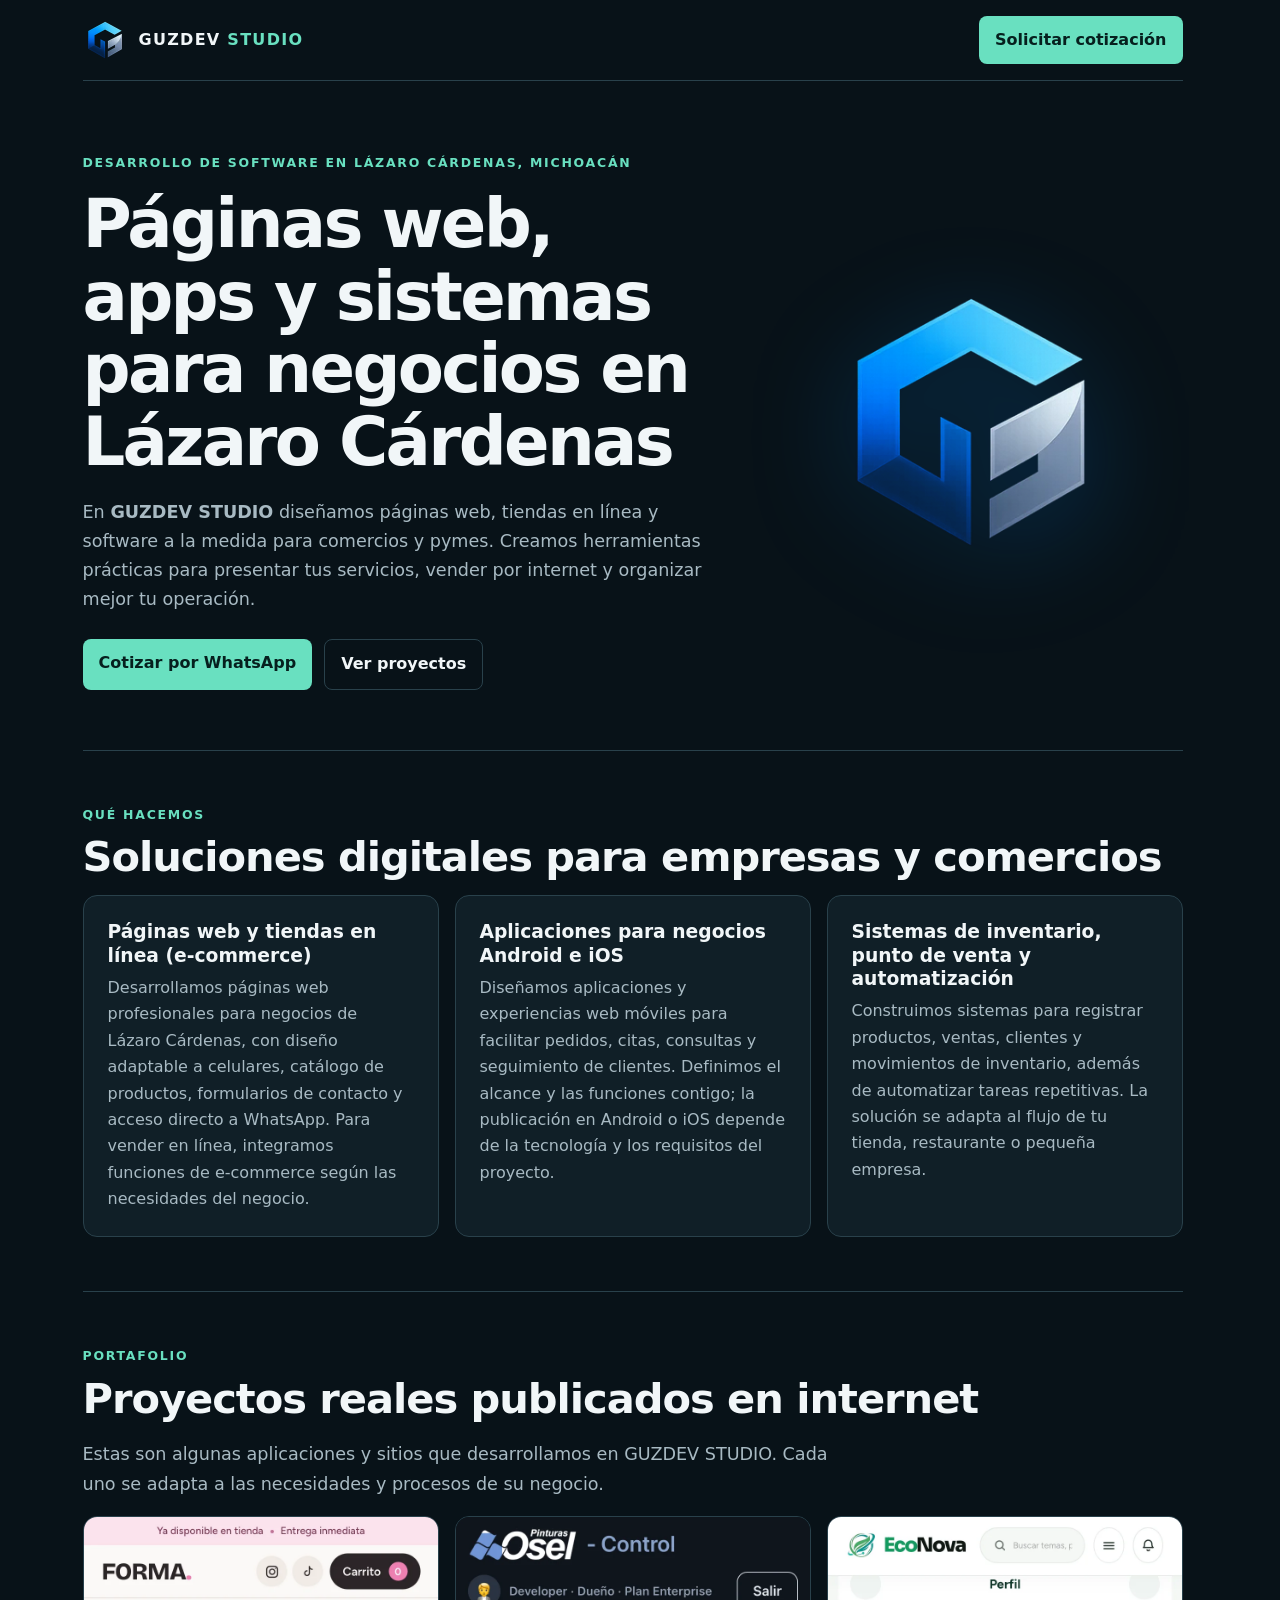
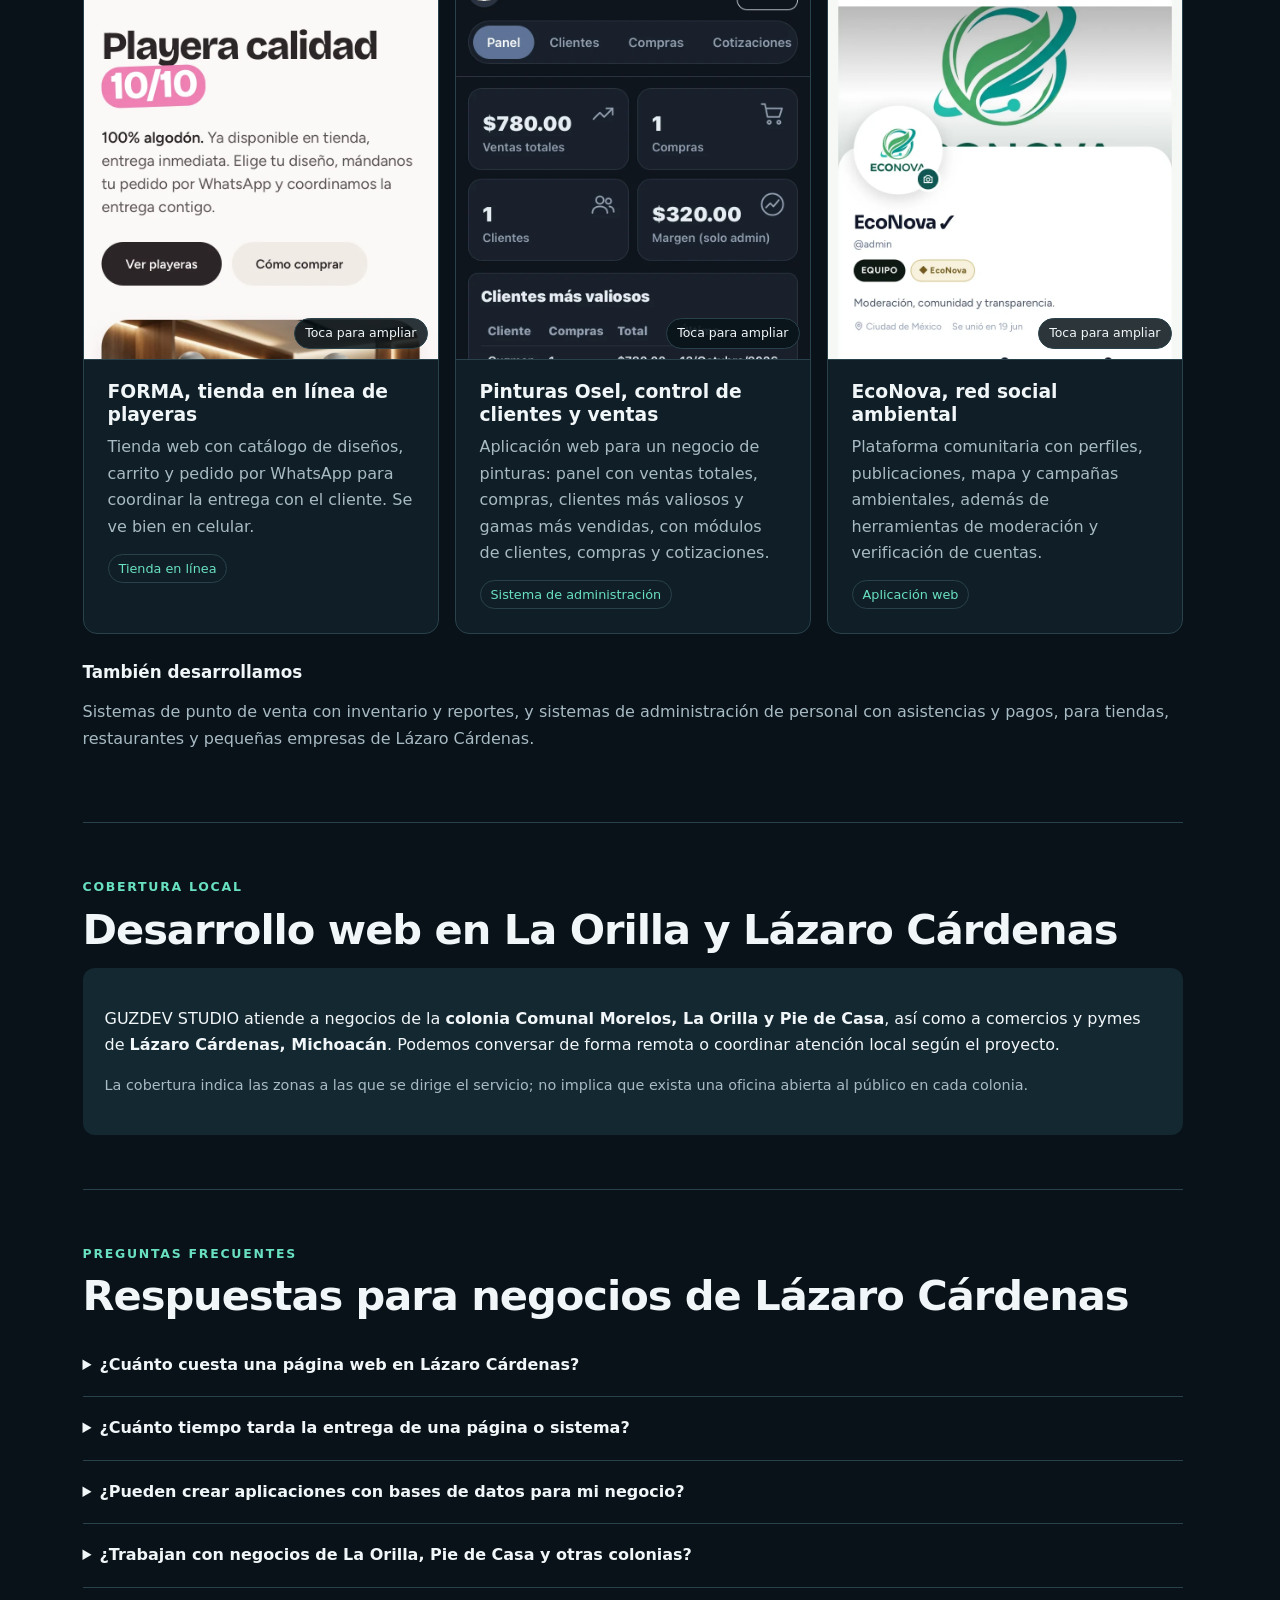
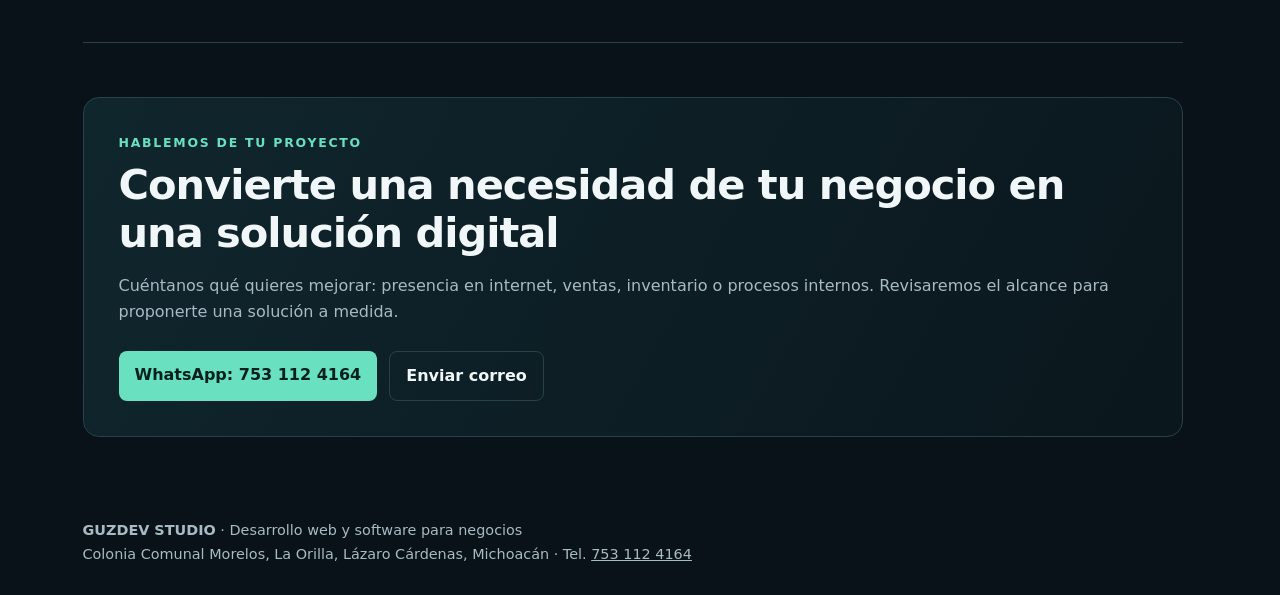
==== commit 240d0573: "Add files via upload" ====
--- a/index.html
+++ b/index.html
@@ -9,9 +9,9 @@
 <meta name="geo.region" content="MX-MIC">
 <meta name="geo.placename" content="Lázaro Cárdenas, Michoacán">
 <link rel="canonical" href="https://guzman181716-eng.github.io/portafolio-guzdev/">
-<link rel="icon" type="image/png" sizes="48x48" href="assets/logo/favicon-48.png">
-<link rel="icon" type="image/png" sizes="192x192" href="assets/logo/favicon-192.png">
-<link rel="apple-touch-icon" href="assets/logo/favicon-192.png">
+<link rel="icon" type="image/png" sizes="48x48" href="[data-uri]">
+<link rel="icon" type="image/png" sizes="192x192" href="[data-uri]">
+<link rel="apple-touch-icon" href="[data-uri]">
 <meta property="og:type" content="website">
 <meta property="og:locale" content="es_MX">
 <meta property="og:site_name" content="GUZDEV STUDIO">
@@ -38,7 +38,7 @@
   "logo": "https://guzman181716-eng.github.io/portafolio-guzdev/assets/logo/logo-icon.png",
   "image": "https://guzman181716-eng.github.io/portafolio-guzdev/assets/logo/og-image.png",
   "telephone": "+52 753 112 4164",
-  "email": "guzman.martine@icloud.com",
+  "email": "Guzman.martine@iCloud.com",
   "description": "Estudio de desarrollo web y software en Lázaro Cárdenas, Michoacán: páginas web autogestionables, tiendas en línea, aplicaciones, sistemas de inventario y punto de venta para comercios y pymes.",
   "address": {
     "@type": "PostalAddress",
@@ -113,6 +113,18 @@
 .small{font-size:.9rem;color:var(--muted)}
 footer{padding:28px 0;color:var(--muted);font-size:.9rem}
 footer address{font-style:normal}
+
+html{scrollbar-gutter:stable}
+.zoom{all:unset;display:block;width:100%;height:100%;cursor:zoom-in;position:relative}
+.zoom:focus-visible{outline:3px solid var(--blue);outline-offset:-3px}
+.zoom::after{content:"Toca para ampliar";position:absolute;right:10px;bottom:10px;background:rgba(8,18,24,.85);color:var(--text);font-size:.78rem;padding:4px 10px;border-radius:999px;border:1px solid var(--line)}
+.lb{position:fixed;inset:0;z-index:1000;background:rgba(4,10,14,.98);display:flex;align-items:center;justify-content:center;padding:64px 16px 16px;cursor:zoom-out}
+.lb[hidden]{display:none}
+.lb img{max-width:min(100%,828px);max-height:100%;width:auto;height:auto;object-fit:contain;border-radius:10px;cursor:default;box-shadow:0 20px 60px rgba(0,0,0,.6)}
+.lb-x{position:absolute;top:max(14px,env(safe-area-inset-top,0px));right:14px;width:46px;height:46px;border-radius:50%;border:1px solid var(--line);background:var(--panel2);color:var(--text);display:flex;align-items:center;justify-content:center;cursor:pointer;padding:0}
+.lb-x:hover{background:var(--accent);color:#06201e}
+.lb-x:focus-visible{outline:3px solid var(--blue);outline-offset:3px}
+@media(max-width:760px){.lb{padding:64px 8px 8px}}
 @media(max-width:860px){.hero{grid-template-columns:1fr;padding-top:44px}.emblem{order:-1;justify-content:flex-start}.emblem img{width:120px}}
 @media(max-width:760px){.grid{grid-template-columns:1fr}.nav{gap:14px}.nav .cta{font-size:.82rem}.brand img{width:38px;height:38px}}
 @media(prefers-reduced-motion:reduce){html{scroll-behavior:auto}}
@@ -121,7 +133,7 @@
 <body>
 <header class="wrap nav">
   <a class="brand" href="#inicio" aria-label="GUZDEV STUDIO, inicio">
-    <img src="assets/logo/logo-icon.png" width="44" height="44" alt="Logotipo de GUZDEV STUDIO">
+    <img src="[data-uri]" width="44" height="44" alt="Logotipo de GUZDEV STUDIO">
     <div>GUZDEV <span>STUDIO</span></div>
   </a>
   <a class="cta" href="#contacto">Solicitar cotización</a>
@@ -138,7 +150,7 @@
       </div>
     </div>
     <div class="emblem">
-      <img src="assets/logo/logo-icon.png" width="512" height="512" alt="Emblema de GUZDEV STUDIO, estudio de desarrollo web en Lázaro Cárdenas">
+      <img src="[data-uri]" width="320" height="320" alt="Emblema de GUZDEV STUDIO, estudio de desarrollo web en Lázaro Cárdenas">
     </div>
   </section>
 
@@ -168,7 +180,7 @@
     <div class="grid">
       <article class="card project">
         <figure>
-          <img src="assets/proyectos/forma-tienda-playeras.webp" width="640" height="1093" loading="lazy" alt="Tienda en línea de playeras FORMA, desarrollada por GUZDEV STUDIO en Lázaro Cárdenas">
+          <button type="button" class="zoom" aria-label="Ampliar foto: Tienda en línea de playeras FORMA, desarrollada por GUZDEV STUDIO en Lázaro Cárdenas"><img src="[data-uri]" width="828" height="1415" loading="lazy" alt="Tienda en línea de playeras FORMA, desarrollada por GUZDEV STUDIO en Lázaro Cárdenas"></button>
         </figure>
         <div class="body">
           <h3>FORMA, tienda en línea de playeras</h3>
@@ -178,7 +190,7 @@
       </article>
       <article class="card project">
         <figure>
-          <img src="assets/proyectos/osel-control-panel.webp" width="640" height="1093" loading="lazy" alt="Panel de control de Pinturas Osel con ventas, clientes y compras, sistema desarrollado por GUZDEV STUDIO">
+          <button type="button" class="zoom" aria-label="Ampliar foto: Panel de control de Pinturas Osel con ventas, clientes y compras, sistema desarrollado por GUZDEV STUDIO"><img src="[data-uri]" width="828" height="1415" loading="lazy" alt="Panel de control de Pinturas Osel con ventas, clientes y compras, sistema desarrollado por GUZDEV STUDIO"></button>
         </figure>
         <div class="body">
           <h3>Pinturas Osel, control de clientes y ventas</h3>
@@ -188,7 +200,7 @@
       </article>
       <article class="card project">
         <figure>
-          <img src="assets/proyectos/econova-red-social.webp" width="640" height="1227" loading="lazy" alt="EcoNova, red social ambiental con perfiles, mapa y campañas, desarrollada por GUZDEV STUDIO">
+          <button type="button" class="zoom" aria-label="Ampliar foto: EcoNova, red social ambiental con perfiles, mapa y campañas, desarrollada por GUZDEV STUDIO"><img src="[data-uri]